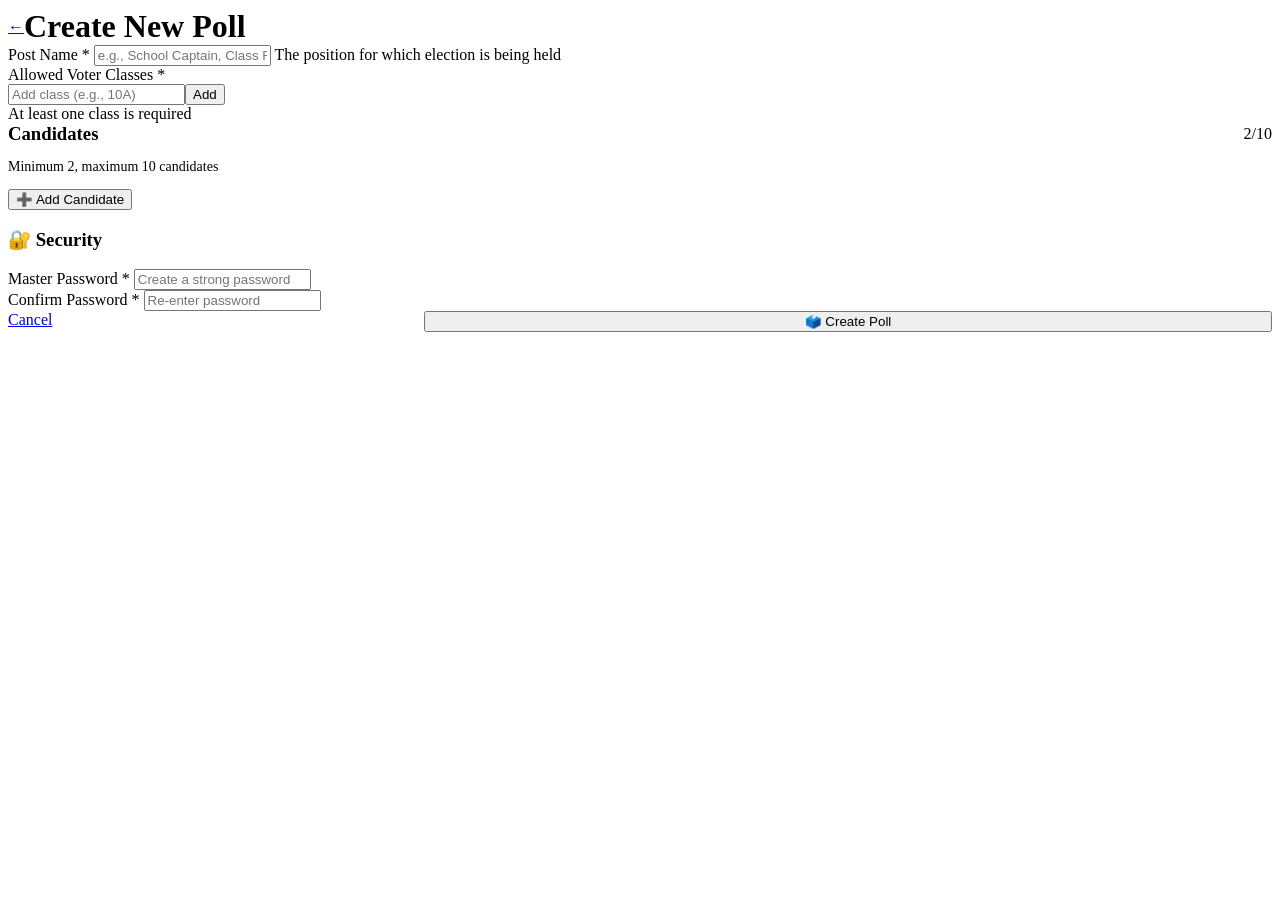
==== create.html @ eddc34a4 "Add files via upload" ====
<!DOCTYPE html>
<html lang="en" data-theme="light">
<head>
  <meta charset="UTF-8">
  <meta name="viewport" content="width=device-width, initial-scale=1.0, viewport-fit=cover">
  <meta name="theme-color" content="#6366f1">
  <title>Create Poll - Election Portal</title>
  <link rel="stylesheet" href="css/styles.css">
  <link rel="preconnect" href="https://fonts.googleapis.com">
  <link href="https://fonts.googleapis.com/css2?family=Inter:wght@400;500;600;700;800&display=swap" rel="stylesheet">
</head>
<body>
  <div class="app-container">
    <header style="display: flex; align-items: center; gap: var(--spacing-md); margin-bottom: var(--spacing-xl);">
      <a href="index.html" class="btn btn-outline btn-icon" title="Back">
        ←
      </a>
      <h1 style="margin: 0;">Create New Poll</h1>
    </header>

    <form id="create-poll-form" class="glass-panel" autocomplete="off">
      <!-- Post Name -->
      <div class="form-group">
        <label class="form-label" for="postName">
          Post Name <span style="color: var(--danger);">*</span>
        </label>
        <input type="text" id="postName" class="form-input" 
               placeholder="e.g., School Captain, Class Representative"
               required maxlength="100">
        <span class="form-hint">The position for which election is being held</span>
      </div>

      <!-- Allowed Classes -->
      <div class="form-group">
        <label class="form-label" for="allowedClasses">
          Allowed Voter Classes <span style="color: var(--danger);">*</span>
        </label>
        <div style="display: flex; gap: var(--spacing-sm);">
          <input type="text" id="newClass" class="form-input" 
                 placeholder="Add class (e.g., 10A)">
          <button type="button" class="btn btn-outline" onclick="addClass()">Add</button>
        </div>
        <div id="classes-tags" style="display: flex; flex-wrap: wrap; gap: var(--spacing-sm); margin-top: var(--spacing-sm);"></div>
        <input type="hidden" id="allowedClasses" required>
        <span class="form-hint">At least one class is required</span>
      </div>

      <!-- Candidates Section -->
      <div style="margin: var(--spacing-xl) 0;">
        <div style="display: flex; justify-content: space-between; align-items: center;">
          <h3 style="margin: 0;">Candidates</h3>
          <span class="badge badge-active" id="candidate-count">2/10</span>
        </div>
        <p style="color: var(--text-secondary); font-size: 0.875rem;">
          Minimum 2, maximum 10 candidates
        </p>
      </div>

      <div id="candidates-container"></div>

      <button type="button" id="add-candidate-btn" class="btn btn-outline btn-block" style="margin-bottom: var(--spacing-xl);">
        ➕ Add Candidate
      </button>

      <!-- Password Section -->
      <div style="border-top: 2px solid var(--border-color); padding-top: var(--spacing-xl);">
        <h3>🔐 Security</h3>
        <div class="form-group">
          <label class="form-label" for="masterPassword">
            Master Password <span style="color: var(--danger);">*</span>
          </label>
          <input type="password" id="masterPassword" class="form-input" 
                 placeholder="Create a strong password" required minlength="4">
        </div>
        <div class="form-group">
          <label class="form-label" for="confirmPassword">
            Confirm Password <span style="color: var(--danger);">*</span>
          </label>
          <input type="password" id="confirmPassword" class="form-input" 
                 placeholder="Re-enter password" required>
          <span class="form-hint" id="password-match" style="display: none;"></span>
        </div>
      </div>

      <!-- Action Buttons -->
      <div style="display: flex; gap: var(--spacing-md); margin-top: var(--spacing-xl);">
        <a href="index.html" class="btn btn-outline" style="flex: 1;">Cancel</a>
        <button type="submit" class="btn btn-primary btn-lg" style="flex: 2;">
          🗳️ Create Poll
        </button>
      </div>
    </form>
  </div>

  <script src="js/db.js"></script>
  <script src="js/crypto.js"></script>
  <script src="js/utils.js"></script>
  <script src="js/notifications.js"></script>
  <script src="js/theme.js"></script>
  <script>
    let candidateCount = 0;
    let classList = [];
    const MAX_CANDIDATES = 10;
    const MIN_CANDIDATES = 2;

    function addClass() {
      const input = document.getElementById('newClass');
      const className = input.value.trim().toUpperCase();
      
      if (!className) {
        notifications.warning('Please enter a class name');
        return;
      }
      
      if (classList.includes(className)) {
        notifications.warning('This class already exists');
        return;
      }
      
      classList.push(className);
      input.value = '';
      renderClassTags();
      input.focus();
    }

    function removeClass(className) {
      classList = classList.filter(c => c !== className);
      renderClassTags();
    }

    function renderClassTags() {
      const container = document.getElementById('classes-tags');
      container.innerHTML = classList.map(c => `
        <span style="display: inline-flex; align-items: center; gap: 4px; 
                     background: var(--primary); color: white; padding: 4px 12px; 
                     border-radius: var(--radius-full); font-size: 0.875rem;">
          ${c}
          <button type="button" onclick="removeClass('${c}')" 
                  style="background: none; border: none; color: white; cursor: pointer; padding: 0;">
            ✕
          </button>
        </span>
      `).join('');
      
      document.getElementById('allowedClasses').value = classList.join(',');
    }

    function addCandidate() {
      if (candidateCount >= MAX_CANDIDATES) {
        notifications.warning(`Maximum ${MAX_CANDIDATES} candidates allowed`);
        return;
      }
      
      candidateCount++;
      const container = document.getElementById('candidates-container');
      const candidateId = Utils.generateId();
      
      const card = document.createElement('div');
      card.className = 'card';
      card.id = `candidate-${candidateId}`;
      card.style.animation = 'slideUp 0.3s ease';
      
      card.innerHTML = `
        <div class="card-header">
          <h4>Candidate #${candidateCount}</h4>
          <button type="button" class="btn btn-danger btn-sm" 
                  onclick="removeCandidate('${candidateId}')">
            🗑️ Remove
          </button>
        </div>
        
        <div class="form-group">
          <label class="form-label">Name *</label>
          <input type="text" class="form-input candidate-name" 
                 placeholder="Enter full name" required maxlength="50">
        </div>
        
        <div class="form-group">
          <label class="form-label">Class *</label>
          <input type="text" class="form-input candidate-class" 
                 placeholder="e.g., 10A" required maxlength="10">
        </div>
        
        <div class="form-group">
          <label class="form-label">Photo *</label>
          <input type="file" class="form-input candidate-photo-input" 
                 accept="image/*" required>
          <div class="photo-preview" style="margin-top: var(--spacing-sm);"></div>
        </div>
      `;
      
      container.appendChild(card);
      
      // Add photo preview
      const photoInput = card.querySelector('.candidate-photo-input');
      photoInput.addEventListener('change', (e) => {
        const file = e.target.files[0];
        if (file) {
          const reader = new FileReader();
          reader.onload = (event) => {
            card.querySelector('.photo-preview').innerHTML = `
              <img src="${event.target.result}" 
                   style="width: 100px; height: 100px; border-radius: 50%; object-fit: cover; border: 3px solid var(--primary-light);">
            `;
          };
          reader.readAsDataURL(file);
        }
      });
      
      updateCandidateCount();
      
      // Scroll to new candidate
      card.scrollIntoView({ behavior: 'smooth', block: 'center' });
    }

    function removeCandidate(candidateId) {
      if (candidateCount <= MIN_CANDIDATES) {
        notifications.warning(`Minimum ${MIN_CANDIDATES} candidates required`);
        return;
      }
      
      const card = document.getElementById(`candidate-${candidateId}`);
      if (card) {
        card.style.animation = 'fadeOut 0.3s ease';
        setTimeout(() => {
          card.remove();
          candidateCount--;
          updateCandidateCount();
          renumberCandidates();
        }, 300);
      }
    }

    function renumberCandidates() {
      const cards = document.querySelectorAll('#candidates-container .card');
      cards.forEach((card, index) => {
        card.querySelector('h4').textContent = `Candidate #${index + 1}`;
      });
    }

    function updateCandidateCount() {
      document.getElementById('candidate-count').textContent = `${candidateCount}/${MAX_CANDIDATES}`;
      const addBtn = document.getElementById('add-candidate-btn');
      addBtn.disabled = candidateCount >= MAX_CANDIDATES;
    }

    // Live password matching
    document.getElementById('confirmPassword').addEventListener('input', function() {
      const password = document.getElementById('masterPassword').value;
      const matchHint = document.getElementById('password-match');
      
      if (this.value === '') {
        matchHint.style.display = 'none';
      } else if (this.value === password) {
        matchHint.style.display = 'block';
        matchHint.style.color = 'var(--success)';
        matchHint.textContent = '✓ Passwords match';
      } else {
        matchHint.style.display = 'block';
        matchHint.style.color = 'var(--danger)';
        matchHint.textContent = '✕ Passwords do not match';
      }
    });

    // Form submission
    document.getElementById('create-poll-form').addEventListener('submit', async (e) => {
      e.preventDefault();
      
      // Validate post name
      const postName = document.getElementById('postName').value.trim();
      if (!postName) {
        notifications.error('Please enter post name');
        return;
      }
      
      // Validate classes
      if (classList.length === 0) {
        notifications.error('Please add at least one class');
        return;
      }
      
      // Validate candidates
      const candidateCards = document.querySelectorAll('#candidates-container .card');
      if (candidateCards.length < MIN_CANDIDATES) {
        notifications.error(`Minimum ${MIN_CANDIDATES} candidates required`);
        return;
      }
      
      // Validate password
      const masterPassword = document.getElementById('masterPassword').value;
      const confirmPassword = document.getElementById('confirmPassword').value;
      
      if (masterPassword.length < 4) {
        notifications.error('Password must be at least 4 characters');
        return;
      }
      
      if (masterPassword !== confirmPassword) {
        notifications.error('Passwords do not match');
        return;
      }
      
      // Show loading state
      const submitBtn = e.target.querySelector('button[type="submit"]');
      const originalText = submitBtn.textContent;
      submitBtn.textContent = 'Creating...';
      submitBtn.disabled = true;
      
      try {
        // Collect candidates
        const candidates = [];
        
        for (const card of candidateCards) {
          const name = card.querySelector('.candidate-name').value.trim();
          const className = card.querySelector('.candidate-class').value.trim();
          const photoFile = card.querySelector('.candidate-photo-input').files[0];
          
          if (!name || !className || !photoFile) {
            notifications.error('All candidate fields are required');
            submitBtn.textContent = originalText;
            submitBtn.disabled = false;
            return;
          }
          
          const photoDataUrl = await Utils.compressImage(photoFile, 200, 200, 0.7);
          
          candidates.push({
            id: Utils.generateId(),
            name,
            class: className,
            photo: photoDataUrl,
            votes: 0
          });
        }
        
        // Hash password
        const passwordHash = await cryptoManager.hashPassword(masterPassword);
        
        // Create poll object
        const poll = {
          id: Utils.generateId(),
          postName,
          candidates,
          allowedClasses: classList,
          masterPasswordHash: passwordHash,
          status: 'pending',
          votedCombos: [],
          createdAt: Date.now(),
          startedAt: null,
          endedAt: null
        };
        
        // Save to database
        await db.savePoll(poll);
        
        notifications.success('Poll created successfully!');
        Utils.playSound('success');
        
        // Redirect after short delay
        setTimeout(() => {
          window.location.href = 'index.html';
        }, 500);
        
      } catch (error) {
        console.error('Error creating poll:', error);
        notifications.error('Failed to create poll');
        submitBtn.textContent = originalText;
        submitBtn.disabled = false;
      }
    });

    // Initialize with 2 candidates
    addCandidate();
    addCandidate();

    // Enter key to add class
    document.getElementById('newClass').addEventListener('keypress', (e) => {
      if (e.key === 'Enter') {
        e.preventDefault();
        addClass();
      }
    });
  </script>
</body>
</html>
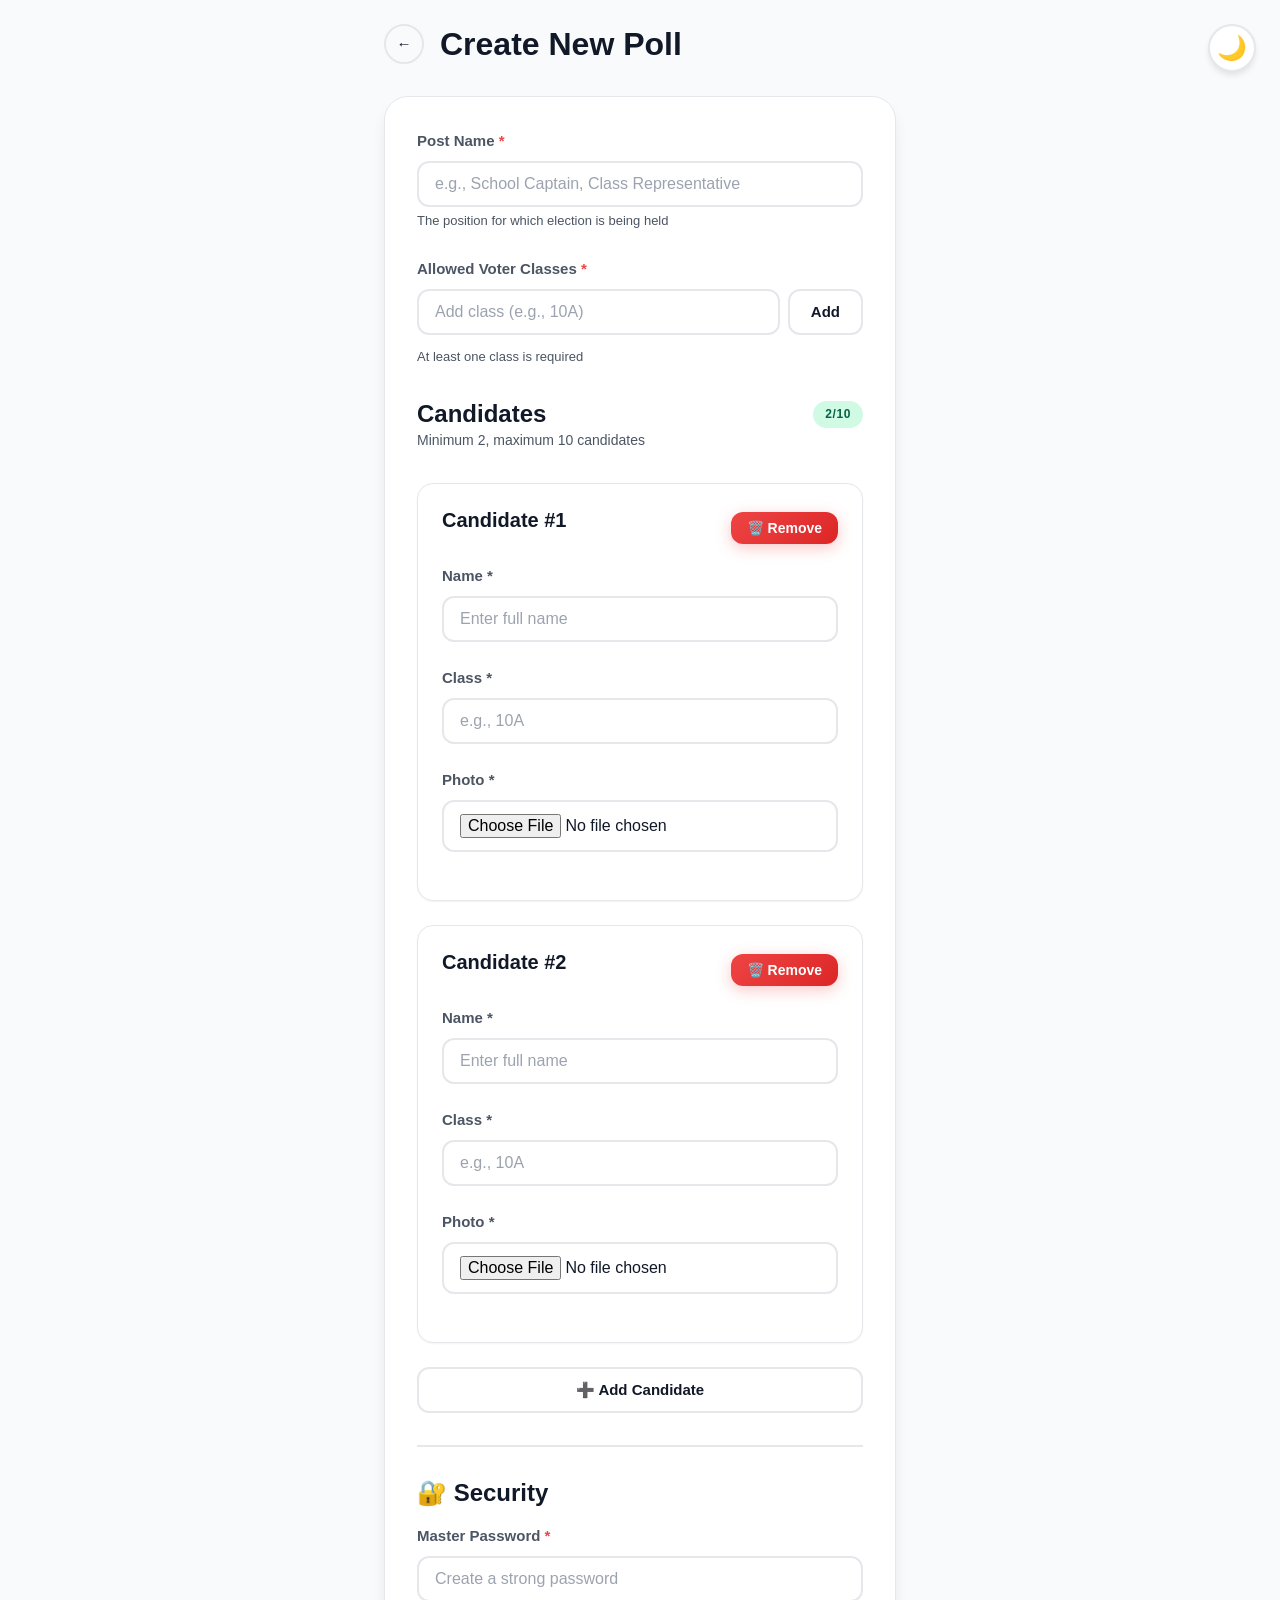
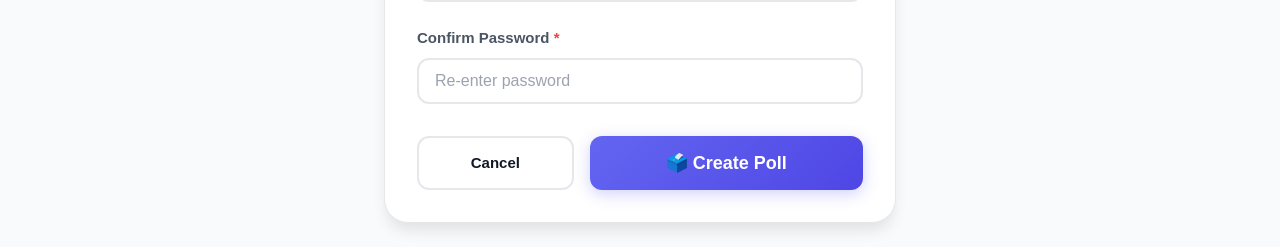
==== commit 23a95c13: "Update create.html" ====
--- a/create.html
+++ b/create.html
@@ -5,7 +5,7 @@
   <meta name="viewport" content="width=device-width, initial-scale=1.0, viewport-fit=cover">
   <meta name="theme-color" content="#6366f1">
   <title>Create Poll - Election Portal</title>
-  <link rel="stylesheet" href="css/styles.css">
+  <link rel="stylesheet" href="styles.css">
   <link rel="preconnect" href="https://fonts.googleapis.com">
   <link href="https://fonts.googleapis.com/css2?family=Inter:wght@400;500;600;700;800&display=swap" rel="stylesheet">
 </head>
@@ -92,11 +92,11 @@
     </form>
   </div>
 
-  <script src="js/db.js"></script>
-  <script src="js/crypto.js"></script>
-  <script src="js/utils.js"></script>
-  <script src="js/notifications.js"></script>
-  <script src="js/theme.js"></script>
+  <script src="db.js"></script>
+  <script src="crypto.js"></script>
+  <script src="utils.js"></script>
+  <script src="notifications.js"></script>
+  <script src="theme.js"></script>
   <script>
     let candidateCount = 0;
     let classList = [];
@@ -383,4 +383,4 @@
   </script>
 </body>
 </html>
-  +  
--- a/styles.css
+++ b/styles.css
@@ -0,0 +1,688 @@
+/* ===== CSS Custom Properties ===== */
+:root {
+  /* Colors */
+  --primary: #6366f1;
+  --primary-light: #818cf8;
+  --primary-dark: #4f46e5;
+  --secondary: #ec4899;
+  --success: #10b981;
+  --danger: #ef4444;
+  --warning: #f59e0b;
+  --info: #3b82f6;
+  
+  /* Neutrals */
+  --gray-50: #f9fafb;
+  --gray-100: #f3f4f6;
+  --gray-200: #e5e7eb;
+  --gray-300: #d1d5db;
+  --gray-400: #9ca3af;
+  --gray-500: #6b7280;
+  --gray-600: #4b5563;
+  --gray-700: #374151;
+  --gray-800: #1f2937;
+  --gray-900: #111827;
+  
+  /* Theme */
+  --bg-primary: var(--gray-50);
+  --bg-secondary: #ffffff;
+  --bg-tertiary: var(--gray-100);
+  --text-primary: var(--gray-900);
+  --text-secondary: var(--gray-600);
+  --border-color: var(--gray-200);
+  --shadow-sm: 0 1px 2px rgba(0,0,0,0.05);
+  --shadow-md: 0 4px 6px -1px rgba(0,0,0,0.1);
+  --shadow-lg: 0 10px 15px -3px rgba(0,0,0,0.1);
+  --shadow-xl: 0 20px 25px -5px rgba(0,0,0,0.1);
+  
+  /* Spacing */
+  --spacing-xs: 0.25rem;
+  --spacing-sm: 0.5rem;
+  --spacing-md: 1rem;
+  --spacing-lg: 1.5rem;
+  --spacing-xl: 2rem;
+  
+  /* Border Radius */
+  --radius-sm: 0.375rem;
+  --radius-md: 0.5rem;
+  --radius-lg: 0.75rem;
+  --radius-xl: 1rem;
+  --radius-2xl: 1.5rem;
+  --radius-full: 9999px;
+  
+  /* Transitions */
+  --transition-fast: 150ms cubic-bezier(0.4, 0, 0.2, 1);
+  --transition-base: 300ms cubic-bezier(0.4, 0, 0.2, 1);
+  --transition-slow: 500ms cubic-bezier(0.4, 0, 0.2, 1);
+}
+
+/* Dark Theme */
+[data-theme="dark"] {
+  --bg-primary: var(--gray-900);
+  --bg-secondary: var(--gray-800);
+  --bg-tertiary: var(--gray-700);
+  --text-primary: var(--gray-50);
+  --text-secondary: var(--gray-300);
+  --border-color: var(--gray-600);
+  --shadow-sm: 0 1px 2px rgba(0,0,0,0.3);
+  --shadow-md: 0 4px 6px rgba(0,0,0,0.4);
+  --shadow-lg: 0 10px 15px rgba(0,0,0,0.5);
+  --shadow-xl: 0 20px 25px rgba(0,0,0,0.6);
+}
+
+/* ===== Reset & Base ===== */
+*,
+*::before,
+*::after {
+  margin: 0;
+  padding: 0;
+  box-sizing: border-box;
+}
+
+html {
+  font-size: 16px;
+  -webkit-text-size-adjust: 100%;
+}
+
+body {
+  font-family: 'Inter', -apple-system, BlinkMacSystemFont, 'Segoe UI', Roboto, sans-serif;
+  background: var(--bg-primary);
+  color: var(--text-primary);
+  line-height: 1.6;
+  min-height: 100vh;
+  transition: background var(--transition-base), color var(--transition-base);
+  overflow-x: hidden;
+}
+
+/* ===== Scrollbar Styling ===== */
+::-webkit-scrollbar {
+  width: 8px;
+}
+
+::-webkit-scrollbar-track {
+  background: var(--bg-tertiary);
+}
+
+::-webkit-scrollbar-thumb {
+  background: var(--primary-light);
+  border-radius: var(--radius-full);
+}
+
+::-webkit-scrollbar-thumb:hover {
+  background: var(--primary);
+}
+
+/* ===== Typography ===== */
+h1, h2, h3, h4, h5, h6 {
+  font-weight: 700;
+  line-height: 1.2;
+  margin-bottom: var(--spacing-md);
+}
+
+h1 { font-size: 2rem; }
+h2 { font-size: 1.75rem; }
+h3 { font-size: 1.5rem; }
+h4 { font-size: 1.25rem; }
+
+p {
+  margin-bottom: var(--spacing-md);
+}
+
+/* ===== Layout ===== */
+.app-container {
+  max-width: 560px;
+  margin: 0 auto;
+  padding: var(--spacing-lg);
+  min-height: 100vh;
+}
+
+.glass-panel {
+  background: var(--bg-secondary);
+  backdrop-filter: blur(20px);
+  border: 1px solid var(--border-color);
+  border-radius: var(--radius-2xl);
+  padding: var(--spacing-xl);
+  box-shadow: var(--shadow-lg);
+}
+
+/* ===== Theme Toggle ===== */
+.theme-toggle {
+  position: fixed;
+  top: var(--spacing-lg);
+  right: var(--spacing-lg);
+  z-index: 1000;
+  background: var(--bg-secondary);
+  border: 2px solid var(--border-color);
+  border-radius: var(--radius-full);
+  width: 48px;
+  height: 48px;
+  cursor: pointer;
+  display: flex;
+  align-items: center;
+  justify-content: center;
+  font-size: 1.5rem;
+  box-shadow: var(--shadow-md);
+  transition: all var(--transition-fast);
+}
+
+.theme-toggle:hover {
+  transform: scale(1.1) rotate(15deg);
+  box-shadow: var(--shadow-lg);
+}
+
+.theme-toggle:active {
+  transform: scale(0.95);
+}
+
+/* ===== Buttons ===== */
+.btn {
+  display: inline-flex;
+  align-items: center;
+  justify-content: center;
+  gap: var(--spacing-sm);
+  padding: 0.75rem 1.5rem;
+  border: none;
+  border-radius: var(--radius-lg);
+  font-weight: 600;
+  font-size: 0.9375rem;
+  cursor: pointer;
+  transition: all var(--transition-fast);
+  text-decoration: none;
+  position: relative;
+  overflow: hidden;
+  white-space: nowrap;
+}
+
+.btn::after {
+  content: '';
+  position: absolute;
+  inset: 0;
+  background: rgba(255,255,255,0.1);
+  opacity: 0;
+  transition: opacity var(--transition-fast);
+}
+
+.btn:hover::after {
+  opacity: 1;
+}
+
+.btn:active {
+  transform: scale(0.97);
+}
+
+.btn:disabled {
+  opacity: 0.5;
+  cursor: not-allowed;
+  pointer-events: none;
+}
+
+.btn-primary {
+  background: linear-gradient(135deg, var(--primary), var(--primary-dark));
+  color: white;
+  box-shadow: 0 4px 15px rgba(99, 102, 241, 0.3);
+}
+
+.btn-primary:hover {
+  box-shadow: 0 6px 20px rgba(99, 102, 241, 0.4);
+  transform: translateY(-2px);
+}
+
+.btn-success {
+  background: linear-gradient(135deg, var(--success), #059669);
+  color: white;
+  box-shadow: 0 4px 15px rgba(16, 185, 129, 0.3);
+}
+
+.btn-success:hover {
+  box-shadow: 0 6px 20px rgba(16, 185, 129, 0.4);
+}
+
+.btn-danger {
+  background: linear-gradient(135deg, var(--danger), #dc2626);
+  color: white;
+  box-shadow: 0 4px 15px rgba(239, 68, 68, 0.3);
+}
+
+.btn-outline {
+  background: transparent;
+  border: 2px solid var(--border-color);
+  color: var(--text-primary);
+}
+
+.btn-outline:hover {
+  background: var(--bg-tertiary);
+  border-color: var(--primary);
+  color: var(--primary);
+}
+
+.btn-lg {
+  padding: 1rem 2rem;
+  font-size: 1.125rem;
+}
+
+.btn-sm {
+  padding: 0.5rem 1rem;
+  font-size: 0.875rem;
+}
+
+.btn-block {
+  display: flex;
+  width: 100%;
+}
+
+.btn-icon {
+  width: 40px;
+  height: 40px;
+  padding: 0;
+  border-radius: var(--radius-full);
+}
+
+/* ===== Forms ===== */
+.form-group {
+  margin-bottom: var(--spacing-lg);
+}
+
+.form-label {
+  display: block;
+  font-weight: 600;
+  margin-bottom: var(--spacing-sm);
+  color: var(--text-secondary);
+  font-size: 0.9375rem;
+}
+
+.form-input,
+.form-select,
+.form-textarea {
+  width: 100%;
+  padding: 0.75rem 1rem;
+  border: 2px solid var(--border-color);
+  border-radius: var(--radius-lg);
+  background: var(--bg-secondary);
+  color: var(--text-primary);
+  font-size: 1rem;
+  transition: all var(--transition-fast);
+  font-family: inherit;
+}
+
+.form-input:focus,
+.form-select:focus,
+.form-textarea:focus {
+  outline: none;
+  border-color: var(--primary);
+  box-shadow: 0 0 0 4px rgba(99, 102, 241, 0.1);
+}
+
+.form-input::placeholder {
+  color: var(--gray-400);
+}
+
+.form-hint {
+  font-size: 0.8125rem;
+  color: var(--text-secondary);
+  margin-top: var(--spacing-xs);
+}
+
+.form-error {
+  border-color: var(--danger) !important;
+  box-shadow: 0 0 0 4px rgba(239, 68, 68, 0.1) !important;
+}
+
+/* ===== Cards ===== */
+.card {
+  background: var(--bg-secondary);
+  border: 1px solid var(--border-color);
+  border-radius: var(--radius-xl);
+  padding: var(--spacing-lg);
+  margin-bottom: var(--spacing-lg);
+  box-shadow: var(--shadow-sm);
+  transition: all var(--transition-fast);
+}
+
+.card:hover {
+  box-shadow: var(--shadow-md);
+  transform: translateY(-2px);
+}
+
+.card-header {
+  display: flex;
+  justify-content: space-between;
+  align-items: center;
+  margin-bottom: var(--spacing-md);
+}
+
+/* ===== Badges ===== */
+.badge {
+  display: inline-flex;
+  align-items: center;
+  padding: 0.25rem 0.75rem;
+  border-radius: var(--radius-full);
+  font-size: 0.75rem;
+  font-weight: 700;
+  text-transform: uppercase;
+  letter-spacing: 0.05em;
+}
+
+.badge-pending {
+  background: #fef3c7;
+  color: #92400e;
+}
+
+.badge-active {
+  background: #d1fae5;
+  color: #065f46;
+  animation: pulse 2s infinite;
+}
+
+.badge-ended {
+  background: #e5e7eb;
+  color: #374151;
+}
+
+@keyframes pulse {
+  0%, 100% { opacity: 1; }
+  50% { opacity: 0.7; }
+}
+
+/* ===== Modals ===== */
+.modal-overlay {
+  position: fixed;
+  inset: 0;
+  background: rgba(0, 0, 0, 0.7);
+  backdrop-filter: blur(8px);
+  display: none;
+  align-items: center;
+  justify-content: center;
+  z-index: 2000;
+  animation: fadeIn 0.2s ease;
+}
+
+.modal-overlay.active {
+  display: flex;
+}
+
+.modal-dialog {
+  background: var(--bg-secondary);
+  border-radius: var(--radius-2xl);
+  padding: var(--spacing-xl);
+  max-width: 90vw;
+  width: 440px;
+  max-height: 90vh;
+  overflow-y: auto;
+  box-shadow: var(--shadow-xl);
+  animation: slideUp 0.3s cubic-bezier(0.4, 0, 0.2, 1);
+  position: relative;
+}
+
+.modal-header {
+  display: flex;
+  justify-content: space-between;
+  align-items: center;
+  margin-bottom: var(--spacing-lg);
+}
+
+.modal-close {
+  background: none;
+  border: none;
+  font-size: 1.5rem;
+  cursor: pointer;
+  color: var(--text-secondary);
+  width: 32px;
+  height: 32px;
+  border-radius: var(--radius-full);
+  display: flex;
+  align-items: center;
+  justify-content: center;
+  transition: all var(--transition-fast);
+}
+
+.modal-close:hover {
+  background: var(--bg-tertiary);
+  color: var(--text-primary);
+}
+
+/* ===== Animations ===== */
+@keyframes fadeIn {
+  from { opacity: 0; }
+  to { opacity: 1; }
+}
+
+@keyframes slideUp {
+  from {
+    opacity: 0;
+    transform: translateY(30px) scale(0.95);
+  }
+  to {
+    opacity: 1;
+    transform: translateY(0) scale(1);
+  }
+}
+
+@keyframes slideInRight {
+  from {
+    opacity: 0;
+    transform: translateX(50px);
+  }
+  to {
+    opacity: 1;
+    transform: translateX(0);
+  }
+}
+
+@keyframes bounceIn {
+  0% { transform: scale(0); }
+  50% { transform: scale(1.2); }
+  100% { transform: scale(1); }
+}
+
+@keyframes confetti {
+  0% { transform: translateY(0) rotate(0deg); opacity: 1; }
+  100% { transform: translateY(-100px) rotate(720deg); opacity: 0; }
+}
+
+/* ===== Toast Notifications ===== */
+.toast-container {
+  position: fixed;
+  top: var(--spacing-lg);
+  right: var(--spacing-lg);
+  z-index: 3000;
+  display: flex;
+  flex-direction: column;
+  gap: var(--spacing-sm);
+}
+
+.toast {
+  background: var(--bg-secondary);
+  border: 1px solid var(--border-color);
+  border-radius: var(--radius-lg);
+  padding: var(--spacing-md) var(--spacing-lg);
+  box-shadow: var(--shadow-lg);
+  animation: slideInRight 0.3s ease;
+  display: flex;
+  align-items: center;
+  gap: var(--spacing-sm);
+  min-width: 300px;
+  backdrop-filter: blur(10px);
+}
+
+.toast-success {
+  border-left: 4px solid var(--success);
+}
+
+.toast-error {
+  border-left: 4px solid var(--danger);
+}
+
+.toast-warning {
+  border-left: 4px solid var(--warning);
+}
+
+.toast-info {
+  border-left: 4px solid var(--info);
+}
+
+/* ===== Skeleton Loading ===== */
+.skeleton {
+  background: linear-gradient(90deg, var(--bg-tertiary) 25%, var(--bg-secondary) 50%, var(--bg-tertiary) 75%);
+  background-size: 200% 100%;
+  animation: shimmer 1.5s infinite;
+  border-radius: var(--radius-md);
+}
+
+@keyframes shimmer {
+  0% { background-position: 200% 0; }
+  100% { background-position: -200% 0; }
+}
+
+/* ===== Progress Bar ===== */
+.progress-bar {
+  width: 100%;
+  height: 8px;
+  background: var(--bg-tertiary);
+  border-radius: var(--radius-full);
+  overflow: hidden;
+}
+
+.progress-fill {
+  height: 100%;
+  background: linear-gradient(90deg, var(--primary), var(--secondary));
+  border-radius: var(--radius-full);
+  transition: width var(--transition-slow);
+}
+
+/* ===== Vote Counter Animation ===== */
+.vote-counter {
+  font-size: 2rem;
+  font-weight: 800;
+  background: linear-gradient(135deg, var(--primary), var(--secondary));
+  -webkit-background-clip: text;
+  -webkit-text-fill-color: transparent;
+  background-clip: text;
+}
+
+.counter-animate {
+  animation: countUp 0.5s ease;
+}
+
+@keyframes countUp {
+  from { transform: scale(1.5); opacity: 0; }
+  to { transform: scale(1); opacity: 1; }
+}
+
+/* ===== Candidate Card in Voting ===== */
+.candidate-vote-card {
+  display: grid;
+  grid-template-columns: 80px 1fr auto;
+  align-items: center;
+  gap: var(--spacing-md);
+  padding: var(--spacing-lg);
+  background: var(--bg-secondary);
+  border: 2px solid var(--border-color);
+  border-radius: var(--radius-xl);
+  margin-bottom: var(--spacing-md);
+  cursor: pointer;
+  transition: all var(--transition-fast);
+}
+
+.candidate-vote-card:hover {
+  border-color: var(--primary);
+  box-shadow: var(--shadow-md);
+  transform: translateX(4px);
+}
+
+.candidate-vote-card.selected {
+  border-color: var(--primary);
+  background: rgba(99, 102, 241, 0.05);
+  box-shadow: 0 0 0 4px rgba(99, 102, 241, 0.1);
+}
+
+.candidate-photo {
+  width: 80px;
+  height: 80px;
+  border-radius: 50%;
+  object-fit: cover;
+  border: 3px solid var(--primary-light);
+}
+
+.candidate-details h3 {
+  margin-bottom: var(--spacing-xs);
+}
+
+/* ===== Winner Celebration ===== */
+.winner-section {
+  background: linear-gradient(135deg, #fbbf24, #f59e0b, #ef4444);
+  border-radius: var(--radius-2xl);
+  padding: var(--spacing-xl);
+  color: white;
+  text-align: center;
+  position: relative;
+  overflow: hidden;
+  margin-bottom: var(--spacing-xl);
+}
+
+.winner-section::before {
+  content: '🎉';
+  position: absolute;
+  font-size: 4rem;
+  animation: confetti 2s ease infinite;
+  opacity: 0.3;
+}
+
+.winner-photo {
+  width: 120px;
+  height: 120px;
+  border-radius: 50%;
+  border: 4px solid white;
+  box-shadow: var(--shadow-lg);
+  margin: var(--spacing-md) auto;
+}
+
+/* ===== Responsive ===== */
+@media (max-width: 640px) {
+  .app-container {
+    padding: var(--spacing-md);
+  }
+  
+  .modal-dialog {
+    width: 95vw;
+    padding: var(--spacing-lg);
+  }
+  
+  h1 { font-size: 1.5rem; }
+  h2 { font-size: 1.25rem; }
+}
+
+/* ===== Print Styles ===== */
+@media print {
+  .theme-toggle,
+  .btn,
+  .modal-overlay,
+  .toast-container {
+    display: none !important;
+  }
+  
+  body {
+    background: white;
+    color: black;
+  }
+  
+  .app-container {
+    max-width: 100%;
+  }
+}
+
+/* ===== Accessibility ===== */
+.sr-only {
+  position: absolute;
+  width: 1px;
+  height: 1px;
+  padding: 0;
+  margin: -1px;
+  overflow: hidden;
+  clip: rect(0,0,0,0);
+  border: 0;
+}
+
+:focus-visible {
+  outline: 3px solid var(--primary);
+  outline-offset: 2px;
+}
+
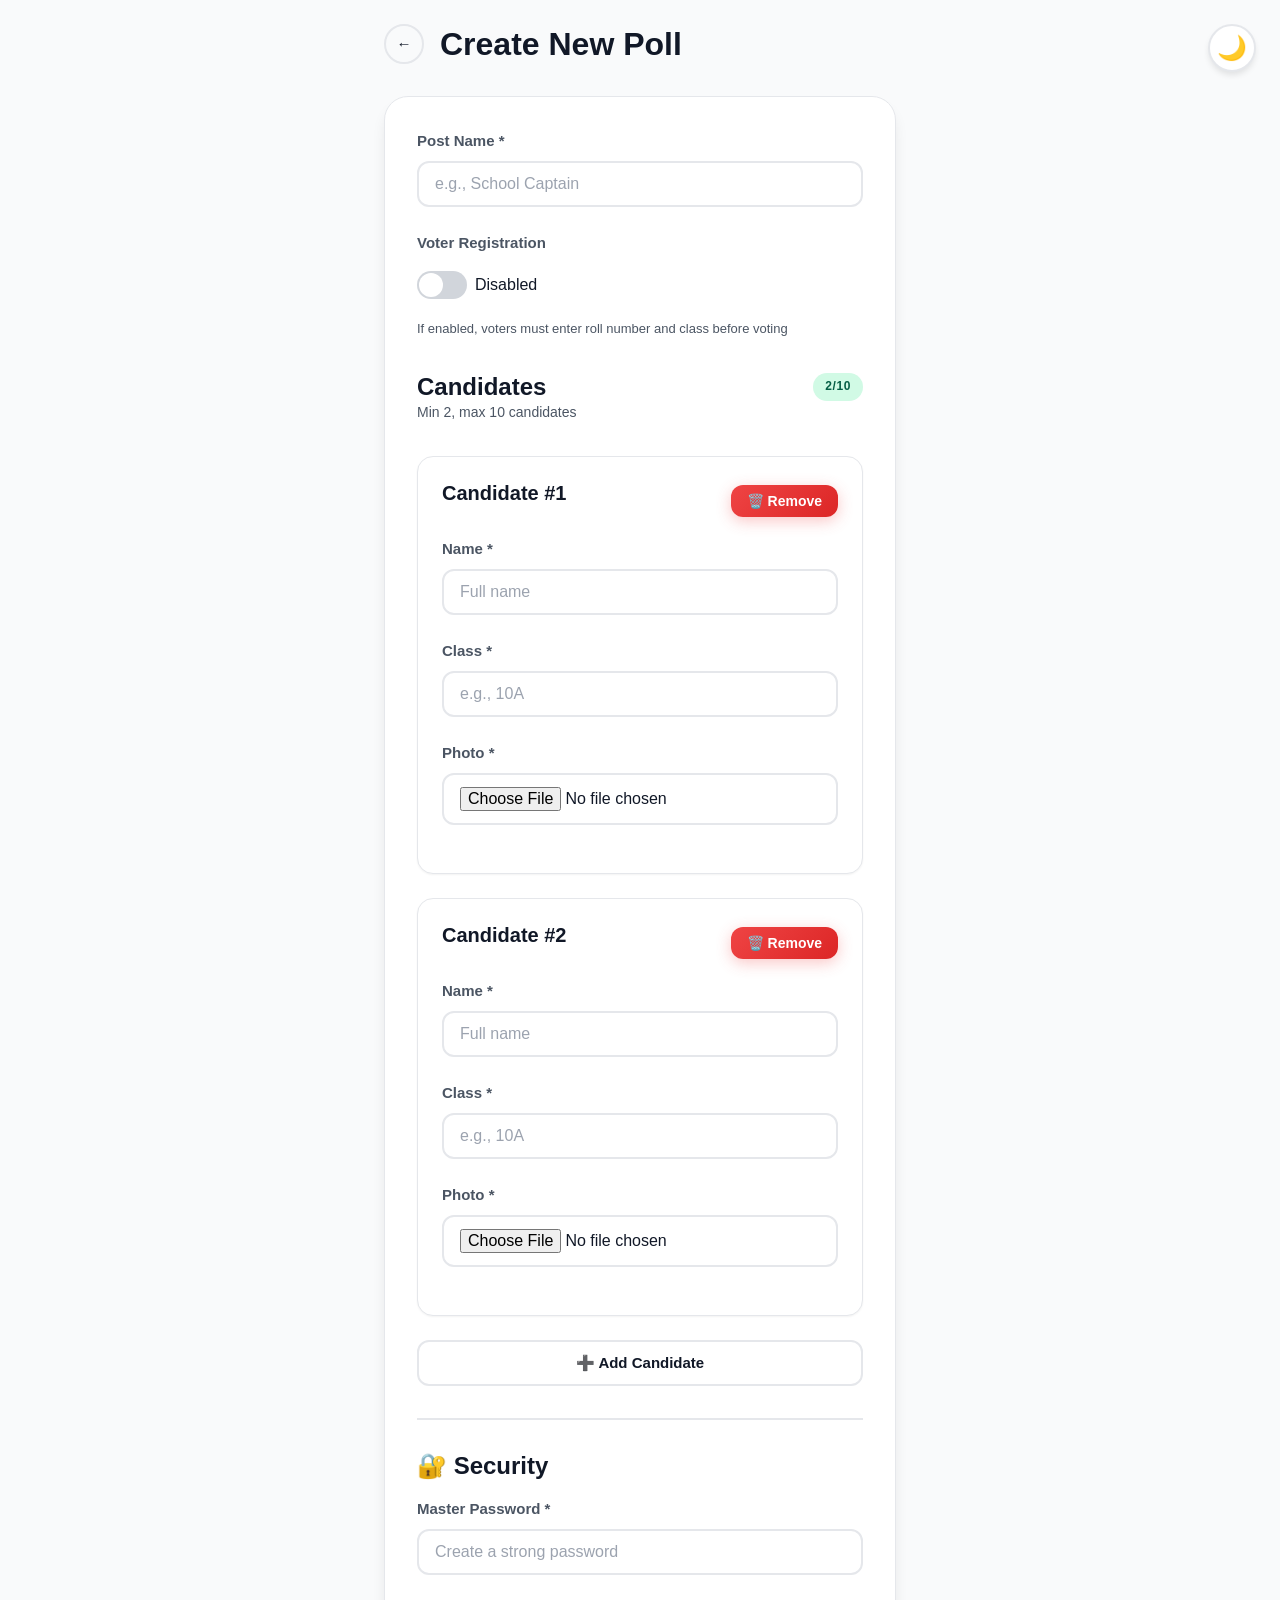
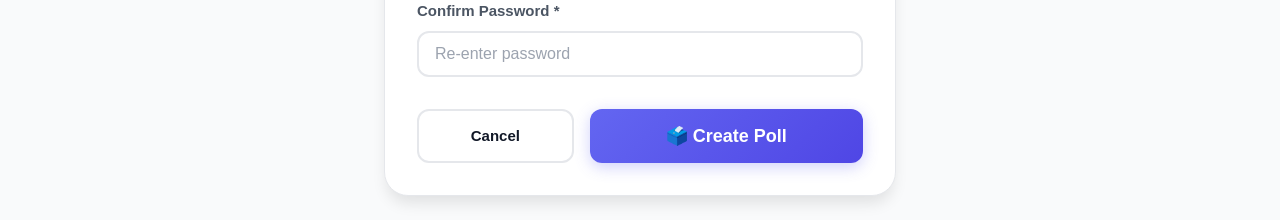
==== commit 10690263: "Update create.html" ====
--- a/create.html
+++ b/create.html
@@ -8,86 +8,118 @@
   <link rel="stylesheet" href="styles.css">
   <link rel="preconnect" href="https://fonts.googleapis.com">
   <link href="https://fonts.googleapis.com/css2?family=Inter:wght@400;500;600;700;800&display=swap" rel="stylesheet">
+  <style>
+    .class-input-group {
+      display: flex;
+      gap: var(--spacing-sm);
+      align-items: center;
+    }
+    .class-input-group input {
+      flex: 1;
+      min-width: 200px;
+    }
+    .toggle-container {
+      display: flex;
+      align-items: center;
+      gap: var(--spacing-sm);
+      margin: var(--spacing-md) 0;
+    }
+    .toggle-switch {
+      position: relative;
+      width: 50px;
+      height: 28px;
+      background: var(--gray-300);
+      border-radius: 14px;
+      cursor: pointer;
+      transition: background var(--transition-fast);
+    }
+    .toggle-switch.active {
+      background: var(--primary);
+    }
+    .toggle-switch::after {
+      content: '';
+      position: absolute;
+      width: 24px;
+      height: 24px;
+      background: white;
+      border-radius: 50%;
+      top: 2px;
+      left: 2px;
+      transition: transform var(--transition-fast);
+    }
+    .toggle-switch.active::after {
+      transform: translateX(22px);
+    }
+  </style>
 </head>
 <body>
   <div class="app-container">
     <header style="display: flex; align-items: center; gap: var(--spacing-md); margin-bottom: var(--spacing-xl);">
-      <a href="index.html" class="btn btn-outline btn-icon" title="Back">
-        ←
-      </a>
+      <a href="index.html" class="btn btn-outline btn-icon">←</a>
       <h1 style="margin: 0;">Create New Poll</h1>
     </header>
 
     <form id="create-poll-form" class="glass-panel" autocomplete="off">
       <!-- Post Name -->
       <div class="form-group">
-        <label class="form-label" for="postName">
-          Post Name <span style="color: var(--danger);">*</span>
-        </label>
-        <input type="text" id="postName" class="form-input" 
-               placeholder="e.g., School Captain, Class Representative"
-               required maxlength="100">
-        <span class="form-hint">The position for which election is being held</span>
-      </div>
-
-      <!-- Allowed Classes -->
+        <label class="form-label" for="postName">Post Name *</label>
+        <input type="text" id="postName" class="form-input" placeholder="e.g., School Captain" required maxlength="100">
+      </div>
+
+      <!-- Voter Registration Toggle -->
       <div class="form-group">
-        <label class="form-label" for="allowedClasses">
-          Allowed Voter Classes <span style="color: var(--danger);">*</span>
-        </label>
-        <div style="display: flex; gap: var(--spacing-sm);">
-          <input type="text" id="newClass" class="form-input" 
-                 placeholder="Add class (e.g., 10A)">
-          <button type="button" class="btn btn-outline" onclick="addClass()">Add</button>
-        </div>
-        <div id="classes-tags" style="display: flex; flex-wrap: wrap; gap: var(--spacing-sm); margin-top: var(--spacing-sm);"></div>
-        <input type="hidden" id="allowedClasses" required>
-        <span class="form-hint">At least one class is required</span>
+        <label class="form-label">Voter Registration</label>
+        <div class="toggle-container">
+          <div id="registration-toggle" class="toggle-switch" onclick="toggleRegistration()"></div>
+          <span id="registration-label">Disabled</span>
+        </div>
+        <span class="form-hint">If enabled, voters must enter roll number and class before voting</span>
+      </div>
+
+      <!-- Allowed Classes (only if registration enabled) -->
+      <div id="classes-section" style="display: none;">
+        <div class="form-group">
+          <label class="form-label" for="newClass">Allowed Voter Classes *</label>
+          <div class="class-input-group">
+            <input type="text" id="newClass" class="form-input" placeholder="e.g., 10A, 10B" style="flex:1;">
+            <button type="button" class="btn btn-outline" onclick="addClass()">Add</button>
+          </div>
+          <div id="classes-tags" style="display: flex; flex-wrap: wrap; gap: var(--spacing-sm); margin-top: var(--spacing-sm);"></div>
+          <input type="hidden" id="allowedClasses">
+          <span class="form-hint">At least one class is required when registration is enabled</span>
+        </div>
       </div>
 
       <!-- Candidates Section -->
       <div style="margin: var(--spacing-xl) 0;">
         <div style="display: flex; justify-content: space-between; align-items: center;">
-          <h3 style="margin: 0;">Candidates</h3>
+          <h3 style="margin:0;">Candidates</h3>
           <span class="badge badge-active" id="candidate-count">2/10</span>
         </div>
-        <p style="color: var(--text-secondary); font-size: 0.875rem;">
-          Minimum 2, maximum 10 candidates
-        </p>
+        <p style="color: var(--text-secondary); font-size: 0.875rem;">Min 2, max 10 candidates</p>
       </div>
 
       <div id="candidates-container"></div>
 
-      <button type="button" id="add-candidate-btn" class="btn btn-outline btn-block" style="margin-bottom: var(--spacing-xl);">
-        ➕ Add Candidate
-      </button>
-
-      <!-- Password Section -->
+      <button type="button" id="add-candidate-btn" class="btn btn-outline btn-block" style="margin-bottom: var(--spacing-xl);">➕ Add Candidate</button>
+
+      <!-- Password -->
       <div style="border-top: 2px solid var(--border-color); padding-top: var(--spacing-xl);">
         <h3>🔐 Security</h3>
         <div class="form-group">
-          <label class="form-label" for="masterPassword">
-            Master Password <span style="color: var(--danger);">*</span>
-          </label>
-          <input type="password" id="masterPassword" class="form-input" 
-                 placeholder="Create a strong password" required minlength="4">
-        </div>
-        <div class="form-group">
-          <label class="form-label" for="confirmPassword">
-            Confirm Password <span style="color: var(--danger);">*</span>
-          </label>
-          <input type="password" id="confirmPassword" class="form-input" 
-                 placeholder="Re-enter password" required>
-          <span class="form-hint" id="password-match" style="display: none;"></span>
-        </div>
-      </div>
-
-      <!-- Action Buttons -->
+          <label class="form-label" for="masterPassword">Master Password *</label>
+          <input type="password" id="masterPassword" class="form-input" placeholder="Create a strong password" required minlength="4">
+        </div>
+        <div class="form-group">
+          <label class="form-label" for="confirmPassword">Confirm Password *</label>
+          <input type="password" id="confirmPassword" class="form-input" placeholder="Re-enter password" required>
+          <span class="form-hint" id="password-match" style="display:none;"></span>
+        </div>
+      </div>
+
       <div style="display: flex; gap: var(--spacing-md); margin-top: var(--spacing-xl);">
-        <a href="index.html" class="btn btn-outline" style="flex: 1;">Cancel</a>
-        <button type="submit" class="btn btn-primary btn-lg" style="flex: 2;">
-          🗳️ Create Poll
-        </button>
+        <a href="index.html" class="btn btn-outline" style="flex:1;">Cancel</a>
+        <button type="submit" class="btn btn-primary btn-lg" style="flex:2;">🗳️ Create Poll</button>
       </div>
     </form>
   </div>
@@ -100,23 +132,34 @@
   <script>
     let candidateCount = 0;
     let classList = [];
+    let registrationEnabled = false;
     const MAX_CANDIDATES = 10;
     const MIN_CANDIDATES = 2;
+
+    function toggleRegistration() {
+      registrationEnabled = !registrationEnabled;
+      const toggle = document.getElementById('registration-toggle');
+      const label = document.getElementById('registration-label');
+      const section = document.getElementById('classes-section');
+      if (registrationEnabled) {
+        toggle.classList.add('active');
+        label.textContent = 'Enabled';
+        section.style.display = 'block';
+      } else {
+        toggle.classList.remove('active');
+        label.textContent = 'Disabled';
+        section.style.display = 'none';
+        // Clear classes if disabled
+        classList = [];
+        renderClassTags();
+      }
+    }
 
     function addClass() {
       const input = document.getElementById('newClass');
       const className = input.value.trim().toUpperCase();
-      
-      if (!className) {
-        notifications.warning('Please enter a class name');
-        return;
-      }
-      
-      if (classList.includes(className)) {
-        notifications.warning('This class already exists');
-        return;
-      }
-      
+      if (!className) { notifications.warning('Enter class name'); return; }
+      if (classList.includes(className)) { notifications.warning('Already exists'); return; }
       classList.push(className);
       input.value = '';
       renderClassTags();
@@ -131,94 +174,60 @@
     function renderClassTags() {
       const container = document.getElementById('classes-tags');
       container.innerHTML = classList.map(c => `
-        <span style="display: inline-flex; align-items: center; gap: 4px; 
-                     background: var(--primary); color: white; padding: 4px 12px; 
-                     border-radius: var(--radius-full); font-size: 0.875rem;">
+        <span style="display:inline-flex; align-items:center; gap:4px; background:var(--primary); color:white; padding:4px 12px; border-radius:var(--radius-full); font-size:0.875rem;">
           ${c}
-          <button type="button" onclick="removeClass('${c}')" 
-                  style="background: none; border: none; color: white; cursor: pointer; padding: 0;">
-            ✕
-          </button>
+          <button type="button" onclick="removeClass('${c}')" style="background:none; border:none; color:white; cursor:pointer; padding:0;">✕</button>
         </span>
       `).join('');
-      
       document.getElementById('allowedClasses').value = classList.join(',');
     }
 
     function addCandidate() {
-      if (candidateCount >= MAX_CANDIDATES) {
-        notifications.warning(`Maximum ${MAX_CANDIDATES} candidates allowed`);
-        return;
-      }
-      
+      if (candidateCount >= MAX_CANDIDATES) { notifications.warning(`Max ${MAX_CANDIDATES}`); return; }
       candidateCount++;
       const container = document.getElementById('candidates-container');
       const candidateId = Utils.generateId();
-      
       const card = document.createElement('div');
       card.className = 'card';
       card.id = `candidate-${candidateId}`;
       card.style.animation = 'slideUp 0.3s ease';
-      
       card.innerHTML = `
         <div class="card-header">
           <h4>Candidate #${candidateCount}</h4>
-          <button type="button" class="btn btn-danger btn-sm" 
-                  onclick="removeCandidate('${candidateId}')">
-            🗑️ Remove
-          </button>
-        </div>
-        
+          <button type="button" class="btn btn-danger btn-sm" onclick="removeCandidate('${candidateId}')">🗑️ Remove</button>
+        </div>
         <div class="form-group">
           <label class="form-label">Name *</label>
-          <input type="text" class="form-input candidate-name" 
-                 placeholder="Enter full name" required maxlength="50">
-        </div>
-        
+          <input type="text" class="form-input candidate-name" placeholder="Full name" required maxlength="50">
+        </div>
         <div class="form-group">
           <label class="form-label">Class *</label>
-          <input type="text" class="form-input candidate-class" 
-                 placeholder="e.g., 10A" required maxlength="10">
-        </div>
-        
+          <input type="text" class="form-input candidate-class" placeholder="e.g., 10A" required maxlength="10">
+        </div>
         <div class="form-group">
           <label class="form-label">Photo *</label>
-          <input type="file" class="form-input candidate-photo-input" 
-                 accept="image/*" required>
+          <input type="file" class="form-input candidate-photo-input" accept="image/*" required>
           <div class="photo-preview" style="margin-top: var(--spacing-sm);"></div>
         </div>
       `;
-      
       container.appendChild(card);
-      
-      // Add photo preview
       const photoInput = card.querySelector('.candidate-photo-input');
       photoInput.addEventListener('change', (e) => {
         const file = e.target.files[0];
         if (file) {
           const reader = new FileReader();
-          reader.onload = (event) => {
-            card.querySelector('.photo-preview').innerHTML = `
-              <img src="${event.target.result}" 
-                   style="width: 100px; height: 100px; border-radius: 50%; object-fit: cover; border: 3px solid var(--primary-light);">
-            `;
+          reader.onload = (ev) => {
+            card.querySelector('.photo-preview').innerHTML = `<img src="${ev.target.result}" style="width:100px; height:100px; border-radius:50%; object-fit:cover; border:3px solid var(--primary-light);">`;
           };
           reader.readAsDataURL(file);
         }
       });
-      
       updateCandidateCount();
-      
-      // Scroll to new candidate
       card.scrollIntoView({ behavior: 'smooth', block: 'center' });
     }
 
     function removeCandidate(candidateId) {
-      if (candidateCount <= MIN_CANDIDATES) {
-        notifications.warning(`Minimum ${MIN_CANDIDATES} candidates required`);
-        return;
-      }
-      
+      if (candidateCount <= MIN_CANDIDATES) { notifications.warning(`Min ${MIN_CANDIDATES} candidates`); return; }
       const card = document.getElementById(`candidate-${candidateId}`);
       if (card) {
         card.style.animation = 'fadeOut 0.3s ease';
@@ -232,116 +241,77 @@
     }
 
     function renumberCandidates() {
-      const cards = document.querySelectorAll('#candidates-container .card');
-      cards.forEach((card, index) => {
-        card.querySelector('h4').textContent = `Candidate #${index + 1}`;
+      document.querySelectorAll('#candidates-container .card').forEach((card, i) => {
+        card.querySelector('h4').textContent = `Candidate #${i+1}`;
       });
     }
 
     function updateCandidateCount() {
       document.getElementById('candidate-count').textContent = `${candidateCount}/${MAX_CANDIDATES}`;
-      const addBtn = document.getElementById('add-candidate-btn');
-      addBtn.disabled = candidateCount >= MAX_CANDIDATES;
-    }
-
-    // Live password matching
+      document.getElementById('add-candidate-btn').disabled = candidateCount >= MAX_CANDIDATES;
+    }
+
     document.getElementById('confirmPassword').addEventListener('input', function() {
-      const password = document.getElementById('masterPassword').value;
-      const matchHint = document.getElementById('password-match');
-      
-      if (this.value === '') {
-        matchHint.style.display = 'none';
-      } else if (this.value === password) {
-        matchHint.style.display = 'block';
-        matchHint.style.color = 'var(--success)';
-        matchHint.textContent = '✓ Passwords match';
+      const pw = document.getElementById('masterPassword').value;
+      const hint = document.getElementById('password-match');
+      if (this.value === '') hint.style.display = 'none';
+      else if (this.value === pw) {
+        hint.style.display = 'block';
+        hint.style.color = 'var(--success)';
+        hint.textContent = '✓ Passwords match';
       } else {
-        matchHint.style.display = 'block';
-        matchHint.style.color = 'var(--danger)';
-        matchHint.textContent = '✕ Passwords do not match';
+        hint.style.display = 'block';
+        hint.style.color = 'var(--danger)';
+        hint.textContent = '✕ Passwords do not match';
       }
     });
 
-    // Form submission
     document.getElementById('create-poll-form').addEventListener('submit', async (e) => {
       e.preventDefault();
+      const postName = document.getElementById('postName').value.trim();
+      if (!postName) { notifications.error('Enter post name'); return; }
       
-      // Validate post name
-      const postName = document.getElementById('postName').value.trim();
-      if (!postName) {
-        notifications.error('Please enter post name');
+      if (registrationEnabled && classList.length === 0) {
+        notifications.error('Add at least one class when registration is enabled');
         return;
       }
-      
-      // Validate classes
-      if (classList.length === 0) {
-        notifications.error('Please add at least one class');
-        return;
-      }
-      
-      // Validate candidates
+
       const candidateCards = document.querySelectorAll('#candidates-container .card');
-      if (candidateCards.length < MIN_CANDIDATES) {
-        notifications.error(`Minimum ${MIN_CANDIDATES} candidates required`);
-        return;
-      }
-      
-      // Validate password
+      if (candidateCards.length < MIN_CANDIDATES) { notifications.error(`Min ${MIN_CANDIDATES} candidates`); return; }
+
       const masterPassword = document.getElementById('masterPassword').value;
       const confirmPassword = document.getElementById('confirmPassword').value;
-      
-      if (masterPassword.length < 4) {
-        notifications.error('Password must be at least 4 characters');
-        return;
-      }
-      
-      if (masterPassword !== confirmPassword) {
-        notifications.error('Passwords do not match');
-        return;
-      }
-      
-      // Show loading state
+      if (masterPassword.length < 4) { notifications.error('Password min 4 characters'); return; }
+      if (masterPassword !== confirmPassword) { notifications.error('Passwords do not match'); return; }
+
       const submitBtn = e.target.querySelector('button[type="submit"]');
       const originalText = submitBtn.textContent;
       submitBtn.textContent = 'Creating...';
       submitBtn.disabled = true;
-      
+
       try {
-        // Collect candidates
         const candidates = [];
-        
         for (const card of candidateCards) {
           const name = card.querySelector('.candidate-name').value.trim();
-          const className = card.querySelector('.candidate-class').value.trim();
+          const cls = card.querySelector('.candidate-class').value.trim();
           const photoFile = card.querySelector('.candidate-photo-input').files[0];
-          
-          if (!name || !className || !photoFile) {
-            notifications.error('All candidate fields are required');
+          if (!name || !cls || !photoFile) {
+            notifications.error('Fill all candidate fields');
             submitBtn.textContent = originalText;
             submitBtn.disabled = false;
             return;
           }
-          
           const photoDataUrl = await Utils.compressImage(photoFile, 200, 200, 0.7);
-          
-          candidates.push({
-            id: Utils.generateId(),
-            name,
-            class: className,
-            photo: photoDataUrl,
-            votes: 0
-          });
+          candidates.push({ id: Utils.generateId(), name, class: cls, photo: photoDataUrl, votes: 0 });
         }
-        
-        // Hash password
+
         const passwordHash = await cryptoManager.hashPassword(masterPassword);
-        
-        // Create poll object
         const poll = {
           id: Utils.generateId(),
           postName,
           candidates,
-          allowedClasses: classList,
+          allowedClasses: registrationEnabled ? classList : [],
+          enableRegistration: registrationEnabled,
           masterPasswordHash: passwordHash,
           status: 'pending',
           votedCombos: [],
@@ -349,38 +319,29 @@
           startedAt: null,
           endedAt: null
         };
-        
-        // Save to database
+
         await db.savePoll(poll);
-        
-        notifications.success('Poll created successfully!');
+        notifications.success('Poll created!');
         Utils.playSound('success');
-        
-        // Redirect after short delay
-        setTimeout(() => {
-          window.location.href = 'index.html';
-        }, 500);
-        
+        setTimeout(() => { window.location.href = 'index.html'; }, 500);
       } catch (error) {
-        console.error('Error creating poll:', error);
+        console.error(error);
         notifications.error('Failed to create poll');
         submitBtn.textContent = originalText;
         submitBtn.disabled = false;
       }
     });
 
-    // Initialize with 2 candidates
+    document.getElementById('newClass').addEventListener('keypress', (e) => {
+      if (e.key === 'Enter') { e.preventDefault(); addClass(); }
+    });
+
+    // Init candidates
     addCandidate();
     addCandidate();
 
-    // Enter key to add class
-    document.getElementById('newClass').addEventListener('keypress', (e) => {
-      if (e.key === 'Enter') {
-        e.preventDefault();
-        addClass();
-      }
-    });
+    // Set initial toggle state
+    document.getElementById('registration-toggle').classList.remove('active');
   </script>
 </body>
 </html>
-  
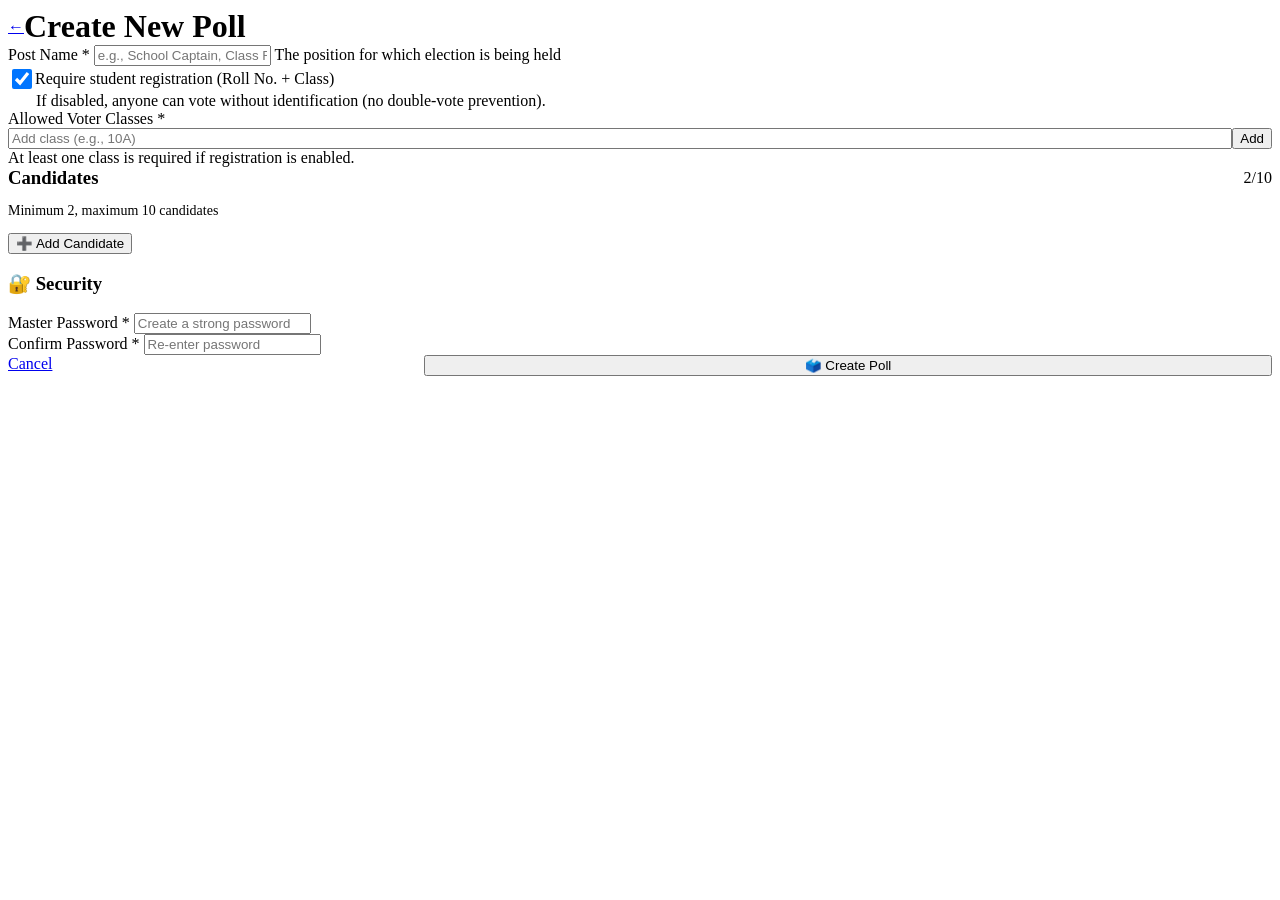
==== commit 2425e271: "Update create.html" ====
--- a/create.html
+++ b/create.html
@@ -5,151 +5,131 @@
   <meta name="viewport" content="width=device-width, initial-scale=1.0, viewport-fit=cover">
   <meta name="theme-color" content="#6366f1">
   <title>Create Poll - Election Portal</title>
-  <link rel="stylesheet" href="styles.css">
+  <link rel="stylesheet" href="css/styles.css">
   <link rel="preconnect" href="https://fonts.googleapis.com">
   <link href="https://fonts.googleapis.com/css2?family=Inter:wght@400;500;600;700;800&display=swap" rel="stylesheet">
   <style>
-    .class-input-group {
-      display: flex;
-      gap: var(--spacing-sm);
-      align-items: center;
-    }
-    .class-input-group input {
+    /* Wider class input and tag area */
+    #newClass {
       flex: 1;
-      min-width: 200px;
-    }
-    .toggle-container {
-      display: flex;
-      align-items: center;
-      gap: var(--spacing-sm);
-      margin: var(--spacing-md) 0;
-    }
-    .toggle-switch {
-      position: relative;
-      width: 50px;
-      height: 28px;
-      background: var(--gray-300);
-      border-radius: 14px;
-      cursor: pointer;
-      transition: background var(--transition-fast);
-    }
-    .toggle-switch.active {
-      background: var(--primary);
-    }
-    .toggle-switch::after {
-      content: '';
-      position: absolute;
-      width: 24px;
-      height: 24px;
-      background: white;
-      border-radius: 50%;
-      top: 2px;
-      left: 2px;
-      transition: transform var(--transition-fast);
-    }
-    .toggle-switch.active::after {
-      transform: translateX(22px);
+      min-width: 0;
+    }
+    #classes-tags {
+      gap: 6px;
+    }
+    .class-tag {
+      white-space: nowrap;
     }
   </style>
 </head>
 <body>
   <div class="app-container">
     <header style="display: flex; align-items: center; gap: var(--spacing-md); margin-bottom: var(--spacing-xl);">
-      <a href="index.html" class="btn btn-outline btn-icon">←</a>
+      <a href="index.html" class="btn btn-outline btn-icon" title="Back">←</a>
       <h1 style="margin: 0;">Create New Poll</h1>
     </header>
 
     <form id="create-poll-form" class="glass-panel" autocomplete="off">
       <!-- Post Name -->
       <div class="form-group">
-        <label class="form-label" for="postName">Post Name *</label>
-        <input type="text" id="postName" class="form-input" placeholder="e.g., School Captain" required maxlength="100">
-      </div>
-
-      <!-- Voter Registration Toggle -->
-      <div class="form-group">
-        <label class="form-label">Voter Registration</label>
-        <div class="toggle-container">
-          <div id="registration-toggle" class="toggle-switch" onclick="toggleRegistration()"></div>
-          <span id="registration-label">Disabled</span>
-        </div>
-        <span class="form-hint">If enabled, voters must enter roll number and class before voting</span>
-      </div>
-
-      <!-- Allowed Classes (only if registration enabled) -->
-      <div id="classes-section" style="display: none;">
-        <div class="form-group">
-          <label class="form-label" for="newClass">Allowed Voter Classes *</label>
-          <div class="class-input-group">
-            <input type="text" id="newClass" class="form-input" placeholder="e.g., 10A, 10B" style="flex:1;">
-            <button type="button" class="btn btn-outline" onclick="addClass()">Add</button>
+        <label class="form-label" for="postName">
+          Post Name <span style="color: var(--danger);">*</span>
+        </label>
+        <input type="text" id="postName" class="form-input" 
+               placeholder="e.g., School Captain, Class Representative"
+               required maxlength="100">
+        <span class="form-hint">The position for which election is being held</span>
+      </div>
+
+      <!-- Registration Toggle -->
+      <div class="form-group" style="background: var(--bg-tertiary); border-radius: var(--radius-lg); padding: var(--spacing-md);">
+        <label class="form-label" style="display: flex; align-items: center; gap: var(--spacing-sm); cursor: pointer;">
+          <input type="checkbox" id="registrationToggle" checked onchange="toggleRegistration()" style="width:20px; height:20px;">
+          <span>Require student registration (Roll No. + Class)</span>
+        </label>
+        <span class="form-hint" style="margin-left: 28px;">If disabled, anyone can vote without identification (no double‑vote prevention).</span>
+      </div>
+
+      <!-- Allowed Classes (visible only if registration is on) -->
+      <div id="classes-section">
+        <div class="form-group">
+          <label class="form-label">
+            Allowed Voter Classes <span style="color: var(--danger);">*</span>
+          </label>
+          <div style="display: flex; gap: var(--spacing-sm); align-items: center;">
+            <input type="text" id="newClass" class="form-input" 
+                   placeholder="Add class (e.g., 10A)" style="flex:1;">
+            <button type="button" class="btn btn-outline" onclick="addClass()" style="white-space: nowrap;">Add</button>
           </div>
-          <div id="classes-tags" style="display: flex; flex-wrap: wrap; gap: var(--spacing-sm); margin-top: var(--spacing-sm);"></div>
-          <input type="hidden" id="allowedClasses">
-          <span class="form-hint">At least one class is required when registration is enabled</span>
+          <div id="classes-tags" style="display: flex; flex-wrap: wrap; gap: 6px; margin-top: var(--spacing-sm);"></div>
+          <input type="hidden" id="allowedClasses" required>
+          <span class="form-hint">At least one class is required if registration is enabled.</span>
         </div>
       </div>
 
       <!-- Candidates Section -->
       <div style="margin: var(--spacing-xl) 0;">
         <div style="display: flex; justify-content: space-between; align-items: center;">
-          <h3 style="margin:0;">Candidates</h3>
+          <h3 style="margin: 0;">Candidates</h3>
           <span class="badge badge-active" id="candidate-count">2/10</span>
         </div>
-        <p style="color: var(--text-secondary); font-size: 0.875rem;">Min 2, max 10 candidates</p>
+        <p style="color: var(--text-secondary); font-size: 0.875rem;">
+          Minimum 2, maximum 10 candidates
+        </p>
       </div>
 
       <div id="candidates-container"></div>
 
-      <button type="button" id="add-candidate-btn" class="btn btn-outline btn-block" style="margin-bottom: var(--spacing-xl);">➕ Add Candidate</button>
-
-      <!-- Password -->
+      <button type="button" id="add-candidate-btn" class="btn btn-outline btn-block" style="margin-bottom: var(--spacing-xl);">
+        ➕ Add Candidate
+      </button>
+
+      <!-- Password Section -->
       <div style="border-top: 2px solid var(--border-color); padding-top: var(--spacing-xl);">
         <h3>🔐 Security</h3>
         <div class="form-group">
-          <label class="form-label" for="masterPassword">Master Password *</label>
-          <input type="password" id="masterPassword" class="form-input" placeholder="Create a strong password" required minlength="4">
-        </div>
-        <div class="form-group">
-          <label class="form-label" for="confirmPassword">Confirm Password *</label>
-          <input type="password" id="confirmPassword" class="form-input" placeholder="Re-enter password" required>
-          <span class="form-hint" id="password-match" style="display:none;"></span>
-        </div>
-      </div>
-
+          <label class="form-label" for="masterPassword">
+            Master Password <span style="color: var(--danger);">*</span>
+          </label>
+          <input type="password" id="masterPassword" class="form-input" 
+                 placeholder="Create a strong password" required minlength="4">
+        </div>
+        <div class="form-group">
+          <label class="form-label" for="confirmPassword">
+            Confirm Password <span style="color: var(--danger);">*</span>
+          </label>
+          <input type="password" id="confirmPassword" class="form-input" 
+                 placeholder="Re-enter password" required>
+          <span class="form-hint" id="password-match" style="display: none;"></span>
+        </div>
+      </div>
+
+      <!-- Action Buttons -->
       <div style="display: flex; gap: var(--spacing-md); margin-top: var(--spacing-xl);">
-        <a href="index.html" class="btn btn-outline" style="flex:1;">Cancel</a>
-        <button type="submit" class="btn btn-primary btn-lg" style="flex:2;">🗳️ Create Poll</button>
+        <a href="index.html" class="btn btn-outline" style="flex: 1;">Cancel</a>
+        <button type="submit" class="btn btn-primary btn-lg" style="flex: 2;">
+          🗳️ Create Poll
+        </button>
       </div>
     </form>
   </div>
 
-  <script src="db.js"></script>
-  <script src="crypto.js"></script>
-  <script src="utils.js"></script>
-  <script src="notifications.js"></script>
-  <script src="theme.js"></script>
+  <script src="js/db.js"></script>
+  <script src="js/crypto.js"></script>
+  <script src="js/utils.js"></script>
+  <script src="js/notifications.js"></script>
+  <script src="js/theme.js"></script>
   <script>
     let candidateCount = 0;
     let classList = [];
-    let registrationEnabled = false;
     const MAX_CANDIDATES = 10;
     const MIN_CANDIDATES = 2;
 
     function toggleRegistration() {
-      registrationEnabled = !registrationEnabled;
-      const toggle = document.getElementById('registration-toggle');
-      const label = document.getElementById('registration-label');
+      const checked = document.getElementById('registrationToggle').checked;
       const section = document.getElementById('classes-section');
-      if (registrationEnabled) {
-        toggle.classList.add('active');
-        label.textContent = 'Enabled';
-        section.style.display = 'block';
-      } else {
-        toggle.classList.remove('active');
-        label.textContent = 'Disabled';
-        section.style.display = 'none';
-        // Clear classes if disabled
+      section.style.display = checked ? 'block' : 'none';
+      if (!checked) {
         classList = [];
         renderClassTags();
       }
@@ -157,9 +137,15 @@
 
     function addClass() {
       const input = document.getElementById('newClass');
-      const className = input.value.trim().toUpperCase();
-      if (!className) { notifications.warning('Enter class name'); return; }
-      if (classList.includes(className)) { notifications.warning('Already exists'); return; }
+      const className = input.value.trim();
+      if (!className) {
+        notifications.warning('Please enter a class name');
+        return;
+      }
+      if (classList.includes(className)) {
+        notifications.warning('This class already exists');
+        return;
+      }
       classList.push(className);
       input.value = '';
       renderClassTags();
@@ -174,16 +160,24 @@
     function renderClassTags() {
       const container = document.getElementById('classes-tags');
       container.innerHTML = classList.map(c => `
-        <span style="display:inline-flex; align-items:center; gap:4px; background:var(--primary); color:white; padding:4px 12px; border-radius:var(--radius-full); font-size:0.875rem;">
+        <span class="class-tag" style="display: inline-flex; align-items: center; gap: 4px; 
+                     background: var(--primary); color: white; padding: 6px 12px; 
+                     border-radius: var(--radius-full); font-size: 0.875rem;">
           ${c}
-          <button type="button" onclick="removeClass('${c}')" style="background:none; border:none; color:white; cursor:pointer; padding:0;">✕</button>
+          <button type="button" onclick="removeClass('${c}')" 
+                  style="background: none; border: none; color: white; cursor: pointer; padding: 0; font-size:1rem;">
+            ✕
+          </button>
         </span>
       `).join('');
       document.getElementById('allowedClasses').value = classList.join(',');
     }
 
     function addCandidate() {
-      if (candidateCount >= MAX_CANDIDATES) { notifications.warning(`Max ${MAX_CANDIDATES}`); return; }
+      if (candidateCount >= MAX_CANDIDATES) {
+        notifications.warning(`Maximum ${MAX_CANDIDATES} candidates allowed`);
+        return;
+      }
       candidateCount++;
       const container = document.getElementById('candidates-container');
       const candidateId = Utils.generateId();
@@ -194,19 +188,23 @@
       card.innerHTML = `
         <div class="card-header">
           <h4>Candidate #${candidateCount}</h4>
-          <button type="button" class="btn btn-danger btn-sm" onclick="removeCandidate('${candidateId}')">🗑️ Remove</button>
+          <button type="button" class="btn btn-danger btn-sm" 
+                  onclick="removeCandidate('${candidateId}')">🗑️ Remove</button>
         </div>
         <div class="form-group">
           <label class="form-label">Name *</label>
-          <input type="text" class="form-input candidate-name" placeholder="Full name" required maxlength="50">
+          <input type="text" class="form-input candidate-name" 
+                 placeholder="Enter full name" required maxlength="50">
         </div>
         <div class="form-group">
           <label class="form-label">Class *</label>
-          <input type="text" class="form-input candidate-class" placeholder="e.g., 10A" required maxlength="10">
+          <input type="text" class="form-input candidate-class" 
+                 placeholder="e.g., 10A" required maxlength="10">
         </div>
         <div class="form-group">
           <label class="form-label">Photo *</label>
-          <input type="file" class="form-input candidate-photo-input" accept="image/*" required>
+          <input type="file" class="form-input candidate-photo-input" 
+                 accept="image/*" required>
           <div class="photo-preview" style="margin-top: var(--spacing-sm);"></div>
         </div>
       `;
@@ -216,8 +214,11 @@
         const file = e.target.files[0];
         if (file) {
           const reader = new FileReader();
-          reader.onload = (ev) => {
-            card.querySelector('.photo-preview').innerHTML = `<img src="${ev.target.result}" style="width:100px; height:100px; border-radius:50%; object-fit:cover; border:3px solid var(--primary-light);">`;
+          reader.onload = (event) => {
+            card.querySelector('.photo-preview').innerHTML = `
+              <img src="${event.target.result}" 
+                   style="width: 100px; height: 100px; border-radius: 50%; object-fit: cover; border: 3px solid var(--primary-light);">
+            `;
           };
           reader.readAsDataURL(file);
         }
@@ -227,7 +228,10 @@
     }
 
     function removeCandidate(candidateId) {
-      if (candidateCount <= MIN_CANDIDATES) { notifications.warning(`Min ${MIN_CANDIDATES} candidates`); return; }
+      if (candidateCount <= MIN_CANDIDATES) {
+        notifications.warning(`Minimum ${MIN_CANDIDATES} candidates required`);
+        return;
+      }
       const card = document.getElementById(`candidate-${candidateId}`);
       if (card) {
         card.style.animation = 'fadeOut 0.3s ease';
@@ -241,8 +245,9 @@
     }
 
     function renumberCandidates() {
-      document.querySelectorAll('#candidates-container .card').forEach((card, i) => {
-        card.querySelector('h4').textContent = `Candidate #${i+1}`;
+      const cards = document.querySelectorAll('#candidates-container .card');
+      cards.forEach((card, index) => {
+        card.querySelector('h4').textContent = `Candidate #${index + 1}`;
       });
     }
 
@@ -251,11 +256,13 @@
       document.getElementById('add-candidate-btn').disabled = candidateCount >= MAX_CANDIDATES;
     }
 
+    // Live password matching
     document.getElementById('confirmPassword').addEventListener('input', function() {
-      const pw = document.getElementById('masterPassword').value;
+      const password = document.getElementById('masterPassword').value;
       const hint = document.getElementById('password-match');
-      if (this.value === '') hint.style.display = 'none';
-      else if (this.value === pw) {
+      if (this.value === '') {
+        hint.style.display = 'none';
+      } else if (this.value === password) {
         hint.style.display = 'block';
         hint.style.color = 'var(--success)';
         hint.textContent = '✓ Passwords match';
@@ -266,52 +273,75 @@
       }
     });
 
+    // Form submission
     document.getElementById('create-poll-form').addEventListener('submit', async (e) => {
       e.preventDefault();
+      
       const postName = document.getElementById('postName').value.trim();
-      if (!postName) { notifications.error('Enter post name'); return; }
-      
-      if (registrationEnabled && classList.length === 0) {
-        notifications.error('Add at least one class when registration is enabled');
-        return;
-      }
-
+      if (!postName) {
+        notifications.error('Please enter post name');
+        return;
+      }
+      
+      const registrationRequired = document.getElementById('registrationToggle').checked;
+      
+      if (registrationRequired && classList.length === 0) {
+        notifications.error('Please add at least one class (or disable registration)');
+        return;
+      }
+      
       const candidateCards = document.querySelectorAll('#candidates-container .card');
-      if (candidateCards.length < MIN_CANDIDATES) { notifications.error(`Min ${MIN_CANDIDATES} candidates`); return; }
-
+      if (candidateCards.length < MIN_CANDIDATES) {
+        notifications.error(`Minimum ${MIN_CANDIDATES} candidates required`);
+        return;
+      }
+      
       const masterPassword = document.getElementById('masterPassword').value;
       const confirmPassword = document.getElementById('confirmPassword').value;
-      if (masterPassword.length < 4) { notifications.error('Password min 4 characters'); return; }
-      if (masterPassword !== confirmPassword) { notifications.error('Passwords do not match'); return; }
-
+      if (masterPassword.length < 4) {
+        notifications.error('Password must be at least 4 characters');
+        return;
+      }
+      if (masterPassword !== confirmPassword) {
+        notifications.error('Passwords do not match');
+        return;
+      }
+      
       const submitBtn = e.target.querySelector('button[type="submit"]');
       const originalText = submitBtn.textContent;
       submitBtn.textContent = 'Creating...';
       submitBtn.disabled = true;
-
+      
       try {
         const candidates = [];
         for (const card of candidateCards) {
           const name = card.querySelector('.candidate-name').value.trim();
-          const cls = card.querySelector('.candidate-class').value.trim();
+          const className = card.querySelector('.candidate-class').value.trim();
           const photoFile = card.querySelector('.candidate-photo-input').files[0];
-          if (!name || !cls || !photoFile) {
-            notifications.error('Fill all candidate fields');
+          if (!name || !className || !photoFile) {
+            notifications.error('All candidate fields are required');
             submitBtn.textContent = originalText;
             submitBtn.disabled = false;
             return;
           }
           const photoDataUrl = await Utils.compressImage(photoFile, 200, 200, 0.7);
-          candidates.push({ id: Utils.generateId(), name, class: cls, photo: photoDataUrl, votes: 0 });
+          candidates.push({
+            id: Utils.generateId(),
+            name,
+            class: className,
+            photo: photoDataUrl,
+            votes: 0
+          });
         }
-
+        
         const passwordHash = await cryptoManager.hashPassword(masterPassword);
+        
         const poll = {
           id: Utils.generateId(),
           postName,
           candidates,
-          allowedClasses: registrationEnabled ? classList : [],
-          enableRegistration: registrationEnabled,
+          allowedClasses: registrationRequired ? classList : [],
+          registrationRequired,
           masterPasswordHash: passwordHash,
           status: 'pending',
           votedCombos: [],
@@ -319,29 +349,32 @@
           startedAt: null,
           endedAt: null
         };
-
+        
         await db.savePoll(poll);
-        notifications.success('Poll created!');
+        notifications.success('Poll created successfully!');
         Utils.playSound('success');
-        setTimeout(() => { window.location.href = 'index.html'; }, 500);
+        
+        setTimeout(() => window.location.href = 'index.html', 500);
       } catch (error) {
-        console.error(error);
+        console.error('Error creating poll:', error);
         notifications.error('Failed to create poll');
         submitBtn.textContent = originalText;
         submitBtn.disabled = false;
       }
     });
 
+    // Enter key to add class
     document.getElementById('newClass').addEventListener('keypress', (e) => {
-      if (e.key === 'Enter') { e.preventDefault(); addClass(); }
+      if (e.key === 'Enter') {
+        e.preventDefault();
+        addClass();
+      }
     });
 
-    // Init candidates
+    // Initialise
     addCandidate();
     addCandidate();
-
-    // Set initial toggle state
-    document.getElementById('registration-toggle').classList.remove('active');
+    toggleRegistration(); // show/hide accordingly
   </script>
 </body>
 </html>
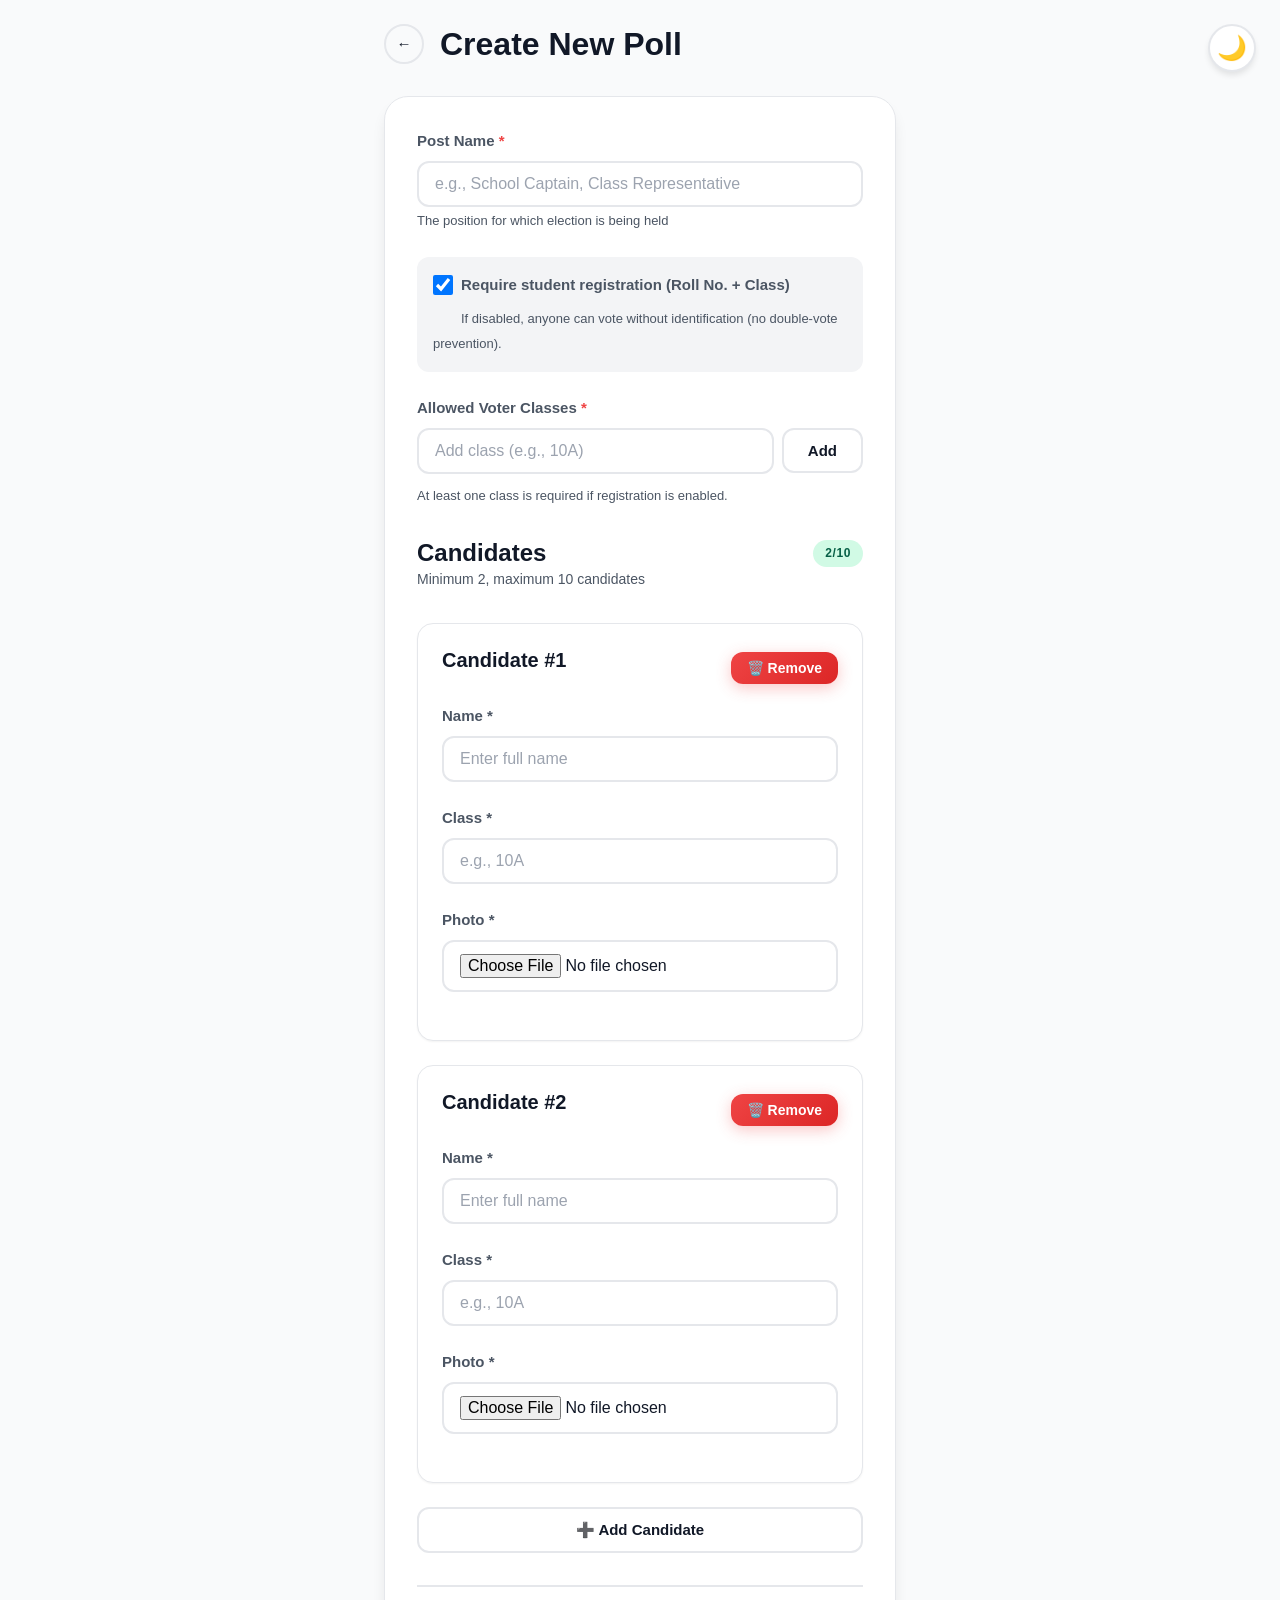
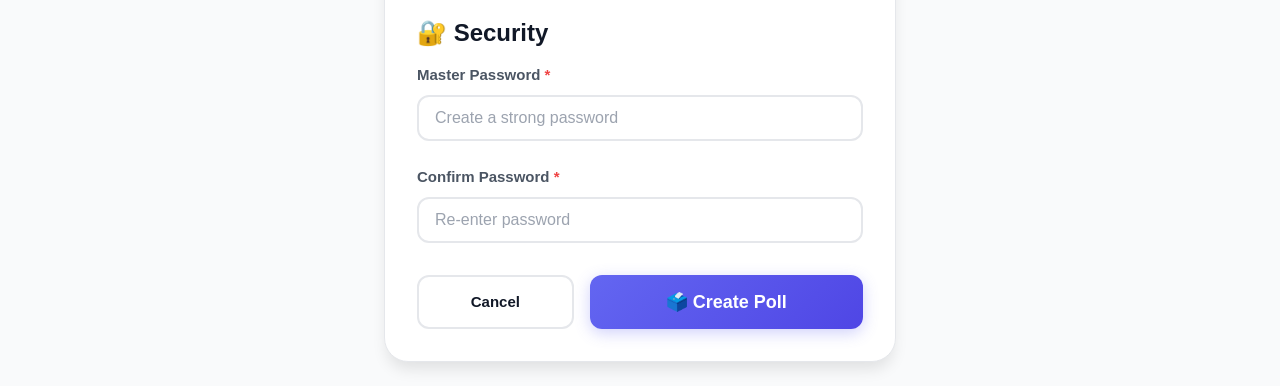
==== commit b4c2d1e6: "Update create.html" ====
--- a/create.html
+++ b/create.html
@@ -5,7 +5,7 @@
   <meta name="viewport" content="width=device-width, initial-scale=1.0, viewport-fit=cover">
   <meta name="theme-color" content="#6366f1">
   <title>Create Poll - Election Portal</title>
-  <link rel="stylesheet" href="css/styles.css">
+  <link rel="stylesheet" href="styles.css">
   <link rel="preconnect" href="https://fonts.googleapis.com">
   <link href="https://fonts.googleapis.com/css2?family=Inter:wght@400;500;600;700;800&display=swap" rel="stylesheet">
   <style>
@@ -114,11 +114,11 @@
     </form>
   </div>
 
-  <script src="js/db.js"></script>
-  <script src="js/crypto.js"></script>
-  <script src="js/utils.js"></script>
-  <script src="js/notifications.js"></script>
-  <script src="js/theme.js"></script>
+  <script src="db.js"></script>
+  <script src="crypto.js"></script>
+  <script src="utils.js"></script>
+  <script src="notifications.js"></script>
+  <script src="theme.js"></script>
   <script>
     let candidateCount = 0;
     let classList = [];
--- a/styles.css
+++ b/styles.css
@@ -0,0 +1,688 @@
+/* ===== CSS Custom Properties ===== */
+:root {
+  /* Colors */
+  --primary: #6366f1;
+  --primary-light: #818cf8;
+  --primary-dark: #4f46e5;
+  --secondary: #ec4899;
+  --success: #10b981;
+  --danger: #ef4444;
+  --warning: #f59e0b;
+  --info: #3b82f6;
+  
+  /* Neutrals */
+  --gray-50: #f9fafb;
+  --gray-100: #f3f4f6;
+  --gray-200: #e5e7eb;
+  --gray-300: #d1d5db;
+  --gray-400: #9ca3af;
+  --gray-500: #6b7280;
+  --gray-600: #4b5563;
+  --gray-700: #374151;
+  --gray-800: #1f2937;
+  --gray-900: #111827;
+  
+  /* Theme */
+  --bg-primary: var(--gray-50);
+  --bg-secondary: #ffffff;
+  --bg-tertiary: var(--gray-100);
+  --text-primary: var(--gray-900);
+  --text-secondary: var(--gray-600);
+  --border-color: var(--gray-200);
+  --shadow-sm: 0 1px 2px rgba(0,0,0,0.05);
+  --shadow-md: 0 4px 6px -1px rgba(0,0,0,0.1);
+  --shadow-lg: 0 10px 15px -3px rgba(0,0,0,0.1);
+  --shadow-xl: 0 20px 25px -5px rgba(0,0,0,0.1);
+  
+  /* Spacing */
+  --spacing-xs: 0.25rem;
+  --spacing-sm: 0.5rem;
+  --spacing-md: 1rem;
+  --spacing-lg: 1.5rem;
+  --spacing-xl: 2rem;
+  
+  /* Border Radius */
+  --radius-sm: 0.375rem;
+  --radius-md: 0.5rem;
+  --radius-lg: 0.75rem;
+  --radius-xl: 1rem;
+  --radius-2xl: 1.5rem;
+  --radius-full: 9999px;
+  
+  /* Transitions */
+  --transition-fast: 150ms cubic-bezier(0.4, 0, 0.2, 1);
+  --transition-base: 300ms cubic-bezier(0.4, 0, 0.2, 1);
+  --transition-slow: 500ms cubic-bezier(0.4, 0, 0.2, 1);
+}
+
+/* Dark Theme */
+[data-theme="dark"] {
+  --bg-primary: var(--gray-900);
+  --bg-secondary: var(--gray-800);
+  --bg-tertiary: var(--gray-700);
+  --text-primary: var(--gray-50);
+  --text-secondary: var(--gray-300);
+  --border-color: var(--gray-600);
+  --shadow-sm: 0 1px 2px rgba(0,0,0,0.3);
+  --shadow-md: 0 4px 6px rgba(0,0,0,0.4);
+  --shadow-lg: 0 10px 15px rgba(0,0,0,0.5);
+  --shadow-xl: 0 20px 25px rgba(0,0,0,0.6);
+}
+
+/* ===== Reset & Base ===== */
+*,
+*::before,
+*::after {
+  margin: 0;
+  padding: 0;
+  box-sizing: border-box;
+}
+
+html {
+  font-size: 16px;
+  -webkit-text-size-adjust: 100%;
+}
+
+body {
+  font-family: 'Inter', -apple-system, BlinkMacSystemFont, 'Segoe UI', Roboto, sans-serif;
+  background: var(--bg-primary);
+  color: var(--text-primary);
+  line-height: 1.6;
+  min-height: 100vh;
+  transition: background var(--transition-base), color var(--transition-base);
+  overflow-x: hidden;
+}
+
+/* ===== Scrollbar Styling ===== */
+::-webkit-scrollbar {
+  width: 8px;
+}
+
+::-webkit-scrollbar-track {
+  background: var(--bg-tertiary);
+}
+
+::-webkit-scrollbar-thumb {
+  background: var(--primary-light);
+  border-radius: var(--radius-full);
+}
+
+::-webkit-scrollbar-thumb:hover {
+  background: var(--primary);
+}
+
+/* ===== Typography ===== */
+h1, h2, h3, h4, h5, h6 {
+  font-weight: 700;
+  line-height: 1.2;
+  margin-bottom: var(--spacing-md);
+}
+
+h1 { font-size: 2rem; }
+h2 { font-size: 1.75rem; }
+h3 { font-size: 1.5rem; }
+h4 { font-size: 1.25rem; }
+
+p {
+  margin-bottom: var(--spacing-md);
+}
+
+/* ===== Layout ===== */
+.app-container {
+  max-width: 560px;
+  margin: 0 auto;
+  padding: var(--spacing-lg);
+  min-height: 100vh;
+}
+
+.glass-panel {
+  background: var(--bg-secondary);
+  backdrop-filter: blur(20px);
+  border: 1px solid var(--border-color);
+  border-radius: var(--radius-2xl);
+  padding: var(--spacing-xl);
+  box-shadow: var(--shadow-lg);
+}
+
+/* ===== Theme Toggle ===== */
+.theme-toggle {
+  position: fixed;
+  top: var(--spacing-lg);
+  right: var(--spacing-lg);
+  z-index: 1000;
+  background: var(--bg-secondary);
+  border: 2px solid var(--border-color);
+  border-radius: var(--radius-full);
+  width: 48px;
+  height: 48px;
+  cursor: pointer;
+  display: flex;
+  align-items: center;
+  justify-content: center;
+  font-size: 1.5rem;
+  box-shadow: var(--shadow-md);
+  transition: all var(--transition-fast);
+}
+
+.theme-toggle:hover {
+  transform: scale(1.1) rotate(15deg);
+  box-shadow: var(--shadow-lg);
+}
+
+.theme-toggle:active {
+  transform: scale(0.95);
+}
+
+/* ===== Buttons ===== */
+.btn {
+  display: inline-flex;
+  align-items: center;
+  justify-content: center;
+  gap: var(--spacing-sm);
+  padding: 0.75rem 1.5rem;
+  border: none;
+  border-radius: var(--radius-lg);
+  font-weight: 600;
+  font-size: 0.9375rem;
+  cursor: pointer;
+  transition: all var(--transition-fast);
+  text-decoration: none;
+  position: relative;
+  overflow: hidden;
+  white-space: nowrap;
+}
+
+.btn::after {
+  content: '';
+  position: absolute;
+  inset: 0;
+  background: rgba(255,255,255,0.1);
+  opacity: 0;
+  transition: opacity var(--transition-fast);
+}
+
+.btn:hover::after {
+  opacity: 1;
+}
+
+.btn:active {
+  transform: scale(0.97);
+}
+
+.btn:disabled {
+  opacity: 0.5;
+  cursor: not-allowed;
+  pointer-events: none;
+}
+
+.btn-primary {
+  background: linear-gradient(135deg, var(--primary), var(--primary-dark));
+  color: white;
+  box-shadow: 0 4px 15px rgba(99, 102, 241, 0.3);
+}
+
+.btn-primary:hover {
+  box-shadow: 0 6px 20px rgba(99, 102, 241, 0.4);
+  transform: translateY(-2px);
+}
+
+.btn-success {
+  background: linear-gradient(135deg, var(--success), #059669);
+  color: white;
+  box-shadow: 0 4px 15px rgba(16, 185, 129, 0.3);
+}
+
+.btn-success:hover {
+  box-shadow: 0 6px 20px rgba(16, 185, 129, 0.4);
+}
+
+.btn-danger {
+  background: linear-gradient(135deg, var(--danger), #dc2626);
+  color: white;
+  box-shadow: 0 4px 15px rgba(239, 68, 68, 0.3);
+}
+
+.btn-outline {
+  background: transparent;
+  border: 2px solid var(--border-color);
+  color: var(--text-primary);
+}
+
+.btn-outline:hover {
+  background: var(--bg-tertiary);
+  border-color: var(--primary);
+  color: var(--primary);
+}
+
+.btn-lg {
+  padding: 1rem 2rem;
+  font-size: 1.125rem;
+}
+
+.btn-sm {
+  padding: 0.5rem 1rem;
+  font-size: 0.875rem;
+}
+
+.btn-block {
+  display: flex;
+  width: 100%;
+}
+
+.btn-icon {
+  width: 40px;
+  height: 40px;
+  padding: 0;
+  border-radius: var(--radius-full);
+}
+
+/* ===== Forms ===== */
+.form-group {
+  margin-bottom: var(--spacing-lg);
+}
+
+.form-label {
+  display: block;
+  font-weight: 600;
+  margin-bottom: var(--spacing-sm);
+  color: var(--text-secondary);
+  font-size: 0.9375rem;
+}
+
+.form-input,
+.form-select,
+.form-textarea {
+  width: 100%;
+  padding: 0.75rem 1rem;
+  border: 2px solid var(--border-color);
+  border-radius: var(--radius-lg);
+  background: var(--bg-secondary);
+  color: var(--text-primary);
+  font-size: 1rem;
+  transition: all var(--transition-fast);
+  font-family: inherit;
+}
+
+.form-input:focus,
+.form-select:focus,
+.form-textarea:focus {
+  outline: none;
+  border-color: var(--primary);
+  box-shadow: 0 0 0 4px rgba(99, 102, 241, 0.1);
+}
+
+.form-input::placeholder {
+  color: var(--gray-400);
+}
+
+.form-hint {
+  font-size: 0.8125rem;
+  color: var(--text-secondary);
+  margin-top: var(--spacing-xs);
+}
+
+.form-error {
+  border-color: var(--danger) !important;
+  box-shadow: 0 0 0 4px rgba(239, 68, 68, 0.1) !important;
+}
+
+/* ===== Cards ===== */
+.card {
+  background: var(--bg-secondary);
+  border: 1px solid var(--border-color);
+  border-radius: var(--radius-xl);
+  padding: var(--spacing-lg);
+  margin-bottom: var(--spacing-lg);
+  box-shadow: var(--shadow-sm);
+  transition: all var(--transition-fast);
+}
+
+.card:hover {
+  box-shadow: var(--shadow-md);
+  transform: translateY(-2px);
+}
+
+.card-header {
+  display: flex;
+  justify-content: space-between;
+  align-items: center;
+  margin-bottom: var(--spacing-md);
+}
+
+/* ===== Badges ===== */
+.badge {
+  display: inline-flex;
+  align-items: center;
+  padding: 0.25rem 0.75rem;
+  border-radius: var(--radius-full);
+  font-size: 0.75rem;
+  font-weight: 700;
+  text-transform: uppercase;
+  letter-spacing: 0.05em;
+}
+
+.badge-pending {
+  background: #fef3c7;
+  color: #92400e;
+}
+
+.badge-active {
+  background: #d1fae5;
+  color: #065f46;
+  animation: pulse 2s infinite;
+}
+
+.badge-ended {
+  background: #e5e7eb;
+  color: #374151;
+}
+
+@keyframes pulse {
+  0%, 100% { opacity: 1; }
+  50% { opacity: 0.7; }
+}
+
+/* ===== Modals ===== */
+.modal-overlay {
+  position: fixed;
+  inset: 0;
+  background: rgba(0, 0, 0, 0.7);
+  backdrop-filter: blur(8px);
+  display: none;
+  align-items: center;
+  justify-content: center;
+  z-index: 2000;
+  animation: fadeIn 0.2s ease;
+}
+
+.modal-overlay.active {
+  display: flex;
+}
+
+.modal-dialog {
+  background: var(--bg-secondary);
+  border-radius: var(--radius-2xl);
+  padding: var(--spacing-xl);
+  max-width: 90vw;
+  width: 440px;
+  max-height: 90vh;
+  overflow-y: auto;
+  box-shadow: var(--shadow-xl);
+  animation: slideUp 0.3s cubic-bezier(0.4, 0, 0.2, 1);
+  position: relative;
+}
+
+.modal-header {
+  display: flex;
+  justify-content: space-between;
+  align-items: center;
+  margin-bottom: var(--spacing-lg);
+}
+
+.modal-close {
+  background: none;
+  border: none;
+  font-size: 1.5rem;
+  cursor: pointer;
+  color: var(--text-secondary);
+  width: 32px;
+  height: 32px;
+  border-radius: var(--radius-full);
+  display: flex;
+  align-items: center;
+  justify-content: center;
+  transition: all var(--transition-fast);
+}
+
+.modal-close:hover {
+  background: var(--bg-tertiary);
+  color: var(--text-primary);
+}
+
+/* ===== Animations ===== */
+@keyframes fadeIn {
+  from { opacity: 0; }
+  to { opacity: 1; }
+}
+
+@keyframes slideUp {
+  from {
+    opacity: 0;
+    transform: translateY(30px) scale(0.95);
+  }
+  to {
+    opacity: 1;
+    transform: translateY(0) scale(1);
+  }
+}
+
+@keyframes slideInRight {
+  from {
+    opacity: 0;
+    transform: translateX(50px);
+  }
+  to {
+    opacity: 1;
+    transform: translateX(0);
+  }
+}
+
+@keyframes bounceIn {
+  0% { transform: scale(0); }
+  50% { transform: scale(1.2); }
+  100% { transform: scale(1); }
+}
+
+@keyframes confetti {
+  0% { transform: translateY(0) rotate(0deg); opacity: 1; }
+  100% { transform: translateY(-100px) rotate(720deg); opacity: 0; }
+}
+
+/* ===== Toast Notifications ===== */
+.toast-container {
+  position: fixed;
+  top: var(--spacing-lg);
+  right: var(--spacing-lg);
+  z-index: 3000;
+  display: flex;
+  flex-direction: column;
+  gap: var(--spacing-sm);
+}
+
+.toast {
+  background: var(--bg-secondary);
+  border: 1px solid var(--border-color);
+  border-radius: var(--radius-lg);
+  padding: var(--spacing-md) var(--spacing-lg);
+  box-shadow: var(--shadow-lg);
+  animation: slideInRight 0.3s ease;
+  display: flex;
+  align-items: center;
+  gap: var(--spacing-sm);
+  min-width: 300px;
+  backdrop-filter: blur(10px);
+}
+
+.toast-success {
+  border-left: 4px solid var(--success);
+}
+
+.toast-error {
+  border-left: 4px solid var(--danger);
+}
+
+.toast-warning {
+  border-left: 4px solid var(--warning);
+}
+
+.toast-info {
+  border-left: 4px solid var(--info);
+}
+
+/* ===== Skeleton Loading ===== */
+.skeleton {
+  background: linear-gradient(90deg, var(--bg-tertiary) 25%, var(--bg-secondary) 50%, var(--bg-tertiary) 75%);
+  background-size: 200% 100%;
+  animation: shimmer 1.5s infinite;
+  border-radius: var(--radius-md);
+}
+
+@keyframes shimmer {
+  0% { background-position: 200% 0; }
+  100% { background-position: -200% 0; }
+}
+
+/* ===== Progress Bar ===== */
+.progress-bar {
+  width: 100%;
+  height: 8px;
+  background: var(--bg-tertiary);
+  border-radius: var(--radius-full);
+  overflow: hidden;
+}
+
+.progress-fill {
+  height: 100%;
+  background: linear-gradient(90deg, var(--primary), var(--secondary));
+  border-radius: var(--radius-full);
+  transition: width var(--transition-slow);
+}
+
+/* ===== Vote Counter Animation ===== */
+.vote-counter {
+  font-size: 2rem;
+  font-weight: 800;
+  background: linear-gradient(135deg, var(--primary), var(--secondary));
+  -webkit-background-clip: text;
+  -webkit-text-fill-color: transparent;
+  background-clip: text;
+}
+
+.counter-animate {
+  animation: countUp 0.5s ease;
+}
+
+@keyframes countUp {
+  from { transform: scale(1.5); opacity: 0; }
+  to { transform: scale(1); opacity: 1; }
+}
+
+/* ===== Candidate Card in Voting ===== */
+.candidate-vote-card {
+  display: grid;
+  grid-template-columns: 80px 1fr auto;
+  align-items: center;
+  gap: var(--spacing-md);
+  padding: var(--spacing-lg);
+  background: var(--bg-secondary);
+  border: 2px solid var(--border-color);
+  border-radius: var(--radius-xl);
+  margin-bottom: var(--spacing-md);
+  cursor: pointer;
+  transition: all var(--transition-fast);
+}
+
+.candidate-vote-card:hover {
+  border-color: var(--primary);
+  box-shadow: var(--shadow-md);
+  transform: translateX(4px);
+}
+
+.candidate-vote-card.selected {
+  border-color: var(--primary);
+  background: rgba(99, 102, 241, 0.05);
+  box-shadow: 0 0 0 4px rgba(99, 102, 241, 0.1);
+}
+
+.candidate-photo {
+  width: 80px;
+  height: 80px;
+  border-radius: 50%;
+  object-fit: cover;
+  border: 3px solid var(--primary-light);
+}
+
+.candidate-details h3 {
+  margin-bottom: var(--spacing-xs);
+}
+
+/* ===== Winner Celebration ===== */
+.winner-section {
+  background: linear-gradient(135deg, #fbbf24, #f59e0b, #ef4444);
+  border-radius: var(--radius-2xl);
+  padding: var(--spacing-xl);
+  color: white;
+  text-align: center;
+  position: relative;
+  overflow: hidden;
+  margin-bottom: var(--spacing-xl);
+}
+
+.winner-section::before {
+  content: '🎉';
+  position: absolute;
+  font-size: 4rem;
+  animation: confetti 2s ease infinite;
+  opacity: 0.3;
+}
+
+.winner-photo {
+  width: 120px;
+  height: 120px;
+  border-radius: 50%;
+  border: 4px solid white;
+  box-shadow: var(--shadow-lg);
+  margin: var(--spacing-md) auto;
+}
+
+/* ===== Responsive ===== */
+@media (max-width: 640px) {
+  .app-container {
+    padding: var(--spacing-md);
+  }
+  
+  .modal-dialog {
+    width: 95vw;
+    padding: var(--spacing-lg);
+  }
+  
+  h1 { font-size: 1.5rem; }
+  h2 { font-size: 1.25rem; }
+}
+
+/* ===== Print Styles ===== */
+@media print {
+  .theme-toggle,
+  .btn,
+  .modal-overlay,
+  .toast-container {
+    display: none !important;
+  }
+  
+  body {
+    background: white;
+    color: black;
+  }
+  
+  .app-container {
+    max-width: 100%;
+  }
+}
+
+/* ===== Accessibility ===== */
+.sr-only {
+  position: absolute;
+  width: 1px;
+  height: 1px;
+  padding: 0;
+  margin: -1px;
+  overflow: hidden;
+  clip: rect(0,0,0,0);
+  border: 0;
+}
+
+:focus-visible {
+  outline: 3px solid var(--primary);
+  outline-offset: 2px;
+}
+
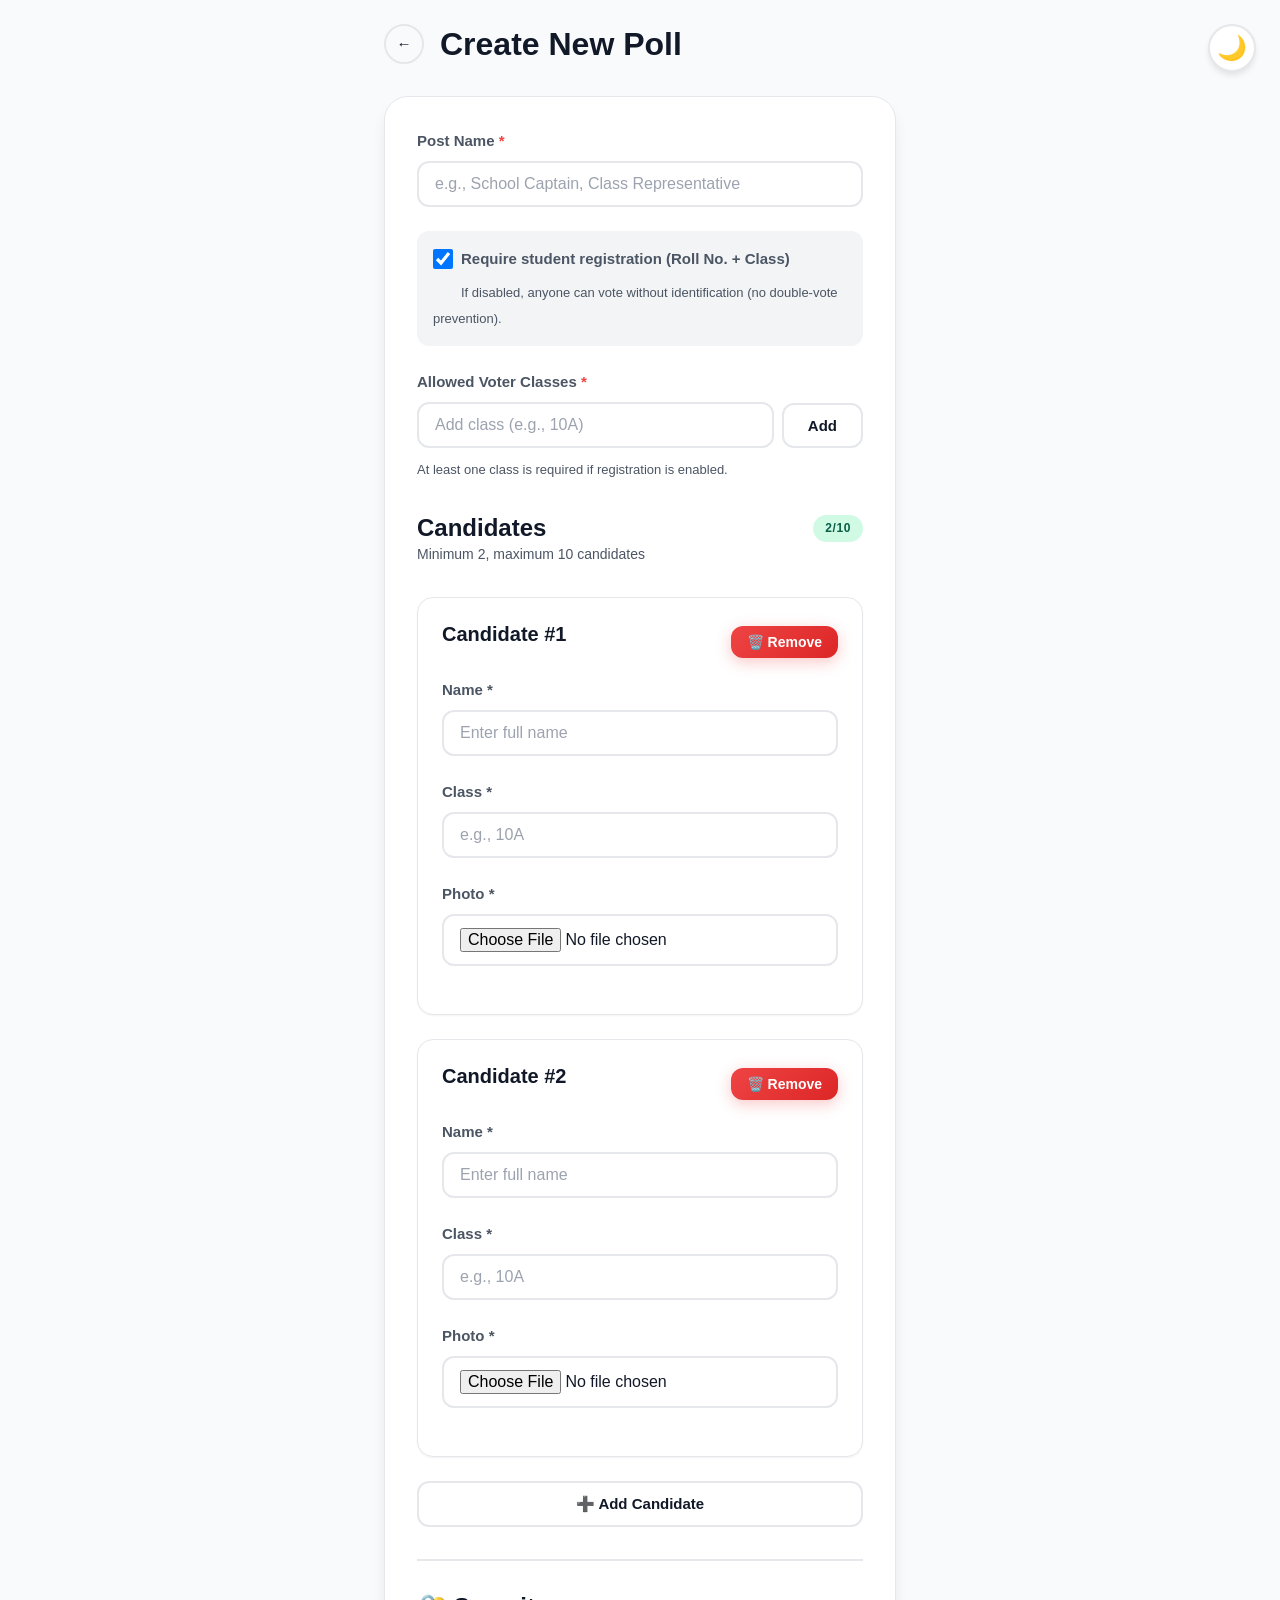
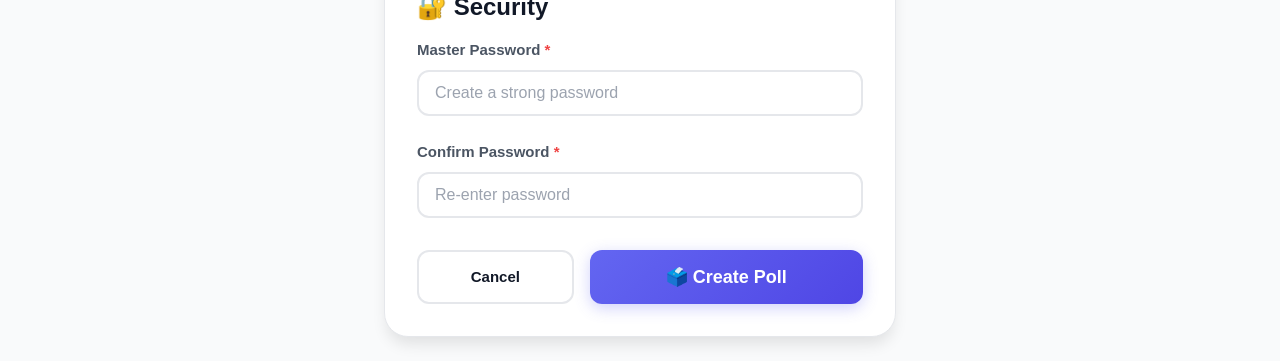
==== commit 0d0d18ce: "Update create.html" ====
--- a/create.html
+++ b/create.html
@@ -9,16 +9,9 @@
   <link rel="preconnect" href="https://fonts.googleapis.com">
   <link href="https://fonts.googleapis.com/css2?family=Inter:wght@400;500;600;700;800&display=swap" rel="stylesheet">
   <style>
-    /* Wider class input and tag area */
-    #newClass {
-      flex: 1;
-      min-width: 0;
-    }
-    #classes-tags {
-      gap: 6px;
-    }
     .class-tag {
       white-space: nowrap;
+      margin-bottom: 4px;
     }
   </style>
 </head>
@@ -38,7 +31,6 @@
         <input type="text" id="postName" class="form-input" 
                placeholder="e.g., School Captain, Class Representative"
                required maxlength="100">
-        <span class="form-hint">The position for which election is being held</span>
       </div>
 
       <!-- Registration Toggle -->
@@ -50,7 +42,7 @@
         <span class="form-hint" style="margin-left: 28px;">If disabled, anyone can vote without identification (no double‑vote prevention).</span>
       </div>
 
-      <!-- Allowed Classes (visible only if registration is on) -->
+      <!-- Allowed Classes -->
       <div id="classes-section">
         <div class="form-group">
           <label class="form-label">
@@ -120,261 +112,264 @@
   <script src="notifications.js"></script>
   <script src="theme.js"></script>
   <script>
-    let candidateCount = 0;
-    let classList = [];
-    const MAX_CANDIDATES = 10;
-    const MIN_CANDIDATES = 2;
-
-    function toggleRegistration() {
-      const checked = document.getElementById('registrationToggle').checked;
-      const section = document.getElementById('classes-section');
-      section.style.display = checked ? 'block' : 'none';
-      if (!checked) {
-        classList = [];
+    // Wait until DOM is fully ready
+    document.addEventListener('DOMContentLoaded', () => {
+      let candidateCount = 0;
+      let classList = [];
+      const MAX_CANDIDATES = 10;
+      const MIN_CANDIDATES = 2;
+
+      function toggleRegistration() {
+        const checked = document.getElementById('registrationToggle').checked;
+        document.getElementById('classes-section').style.display = checked ? 'block' : 'none';
+        if (!checked) {
+          classList = [];
+          renderClassTags();
+        }
+      }
+
+      function addClass() {
+        const input = document.getElementById('newClass');
+        const className = input.value.trim();
+        if (!className) {
+          notifications.warning('Please enter a class name');
+          return;
+        }
+        if (classList.includes(className)) {
+          notifications.warning('This class already exists');
+          return;
+        }
+        classList.push(className);
+        input.value = '';
         renderClassTags();
-      }
-    }
-
-    function addClass() {
-      const input = document.getElementById('newClass');
-      const className = input.value.trim();
-      if (!className) {
-        notifications.warning('Please enter a class name');
-        return;
-      }
-      if (classList.includes(className)) {
-        notifications.warning('This class already exists');
-        return;
-      }
-      classList.push(className);
-      input.value = '';
-      renderClassTags();
-      input.focus();
-    }
-
-    function removeClass(className) {
-      classList = classList.filter(c => c !== className);
-      renderClassTags();
-    }
-
-    function renderClassTags() {
-      const container = document.getElementById('classes-tags');
-      container.innerHTML = classList.map(c => `
-        <span class="class-tag" style="display: inline-flex; align-items: center; gap: 4px; 
-                     background: var(--primary); color: white; padding: 6px 12px; 
-                     border-radius: var(--radius-full); font-size: 0.875rem;">
-          ${c}
-          <button type="button" onclick="removeClass('${c}')" 
-                  style="background: none; border: none; color: white; cursor: pointer; padding: 0; font-size:1rem;">
-            ✕
-          </button>
-        </span>
-      `).join('');
-      document.getElementById('allowedClasses').value = classList.join(',');
-    }
-
-    function addCandidate() {
-      if (candidateCount >= MAX_CANDIDATES) {
-        notifications.warning(`Maximum ${MAX_CANDIDATES} candidates allowed`);
-        return;
-      }
-      candidateCount++;
-      const container = document.getElementById('candidates-container');
-      const candidateId = Utils.generateId();
-      const card = document.createElement('div');
-      card.className = 'card';
-      card.id = `candidate-${candidateId}`;
-      card.style.animation = 'slideUp 0.3s ease';
-      card.innerHTML = `
-        <div class="card-header">
-          <h4>Candidate #${candidateCount}</h4>
-          <button type="button" class="btn btn-danger btn-sm" 
-                  onclick="removeCandidate('${candidateId}')">🗑️ Remove</button>
-        </div>
-        <div class="form-group">
-          <label class="form-label">Name *</label>
-          <input type="text" class="form-input candidate-name" 
-                 placeholder="Enter full name" required maxlength="50">
-        </div>
-        <div class="form-group">
-          <label class="form-label">Class *</label>
-          <input type="text" class="form-input candidate-class" 
-                 placeholder="e.g., 10A" required maxlength="10">
-        </div>
-        <div class="form-group">
-          <label class="form-label">Photo *</label>
-          <input type="file" class="form-input candidate-photo-input" 
-                 accept="image/*" required>
-          <div class="photo-preview" style="margin-top: var(--spacing-sm);"></div>
-        </div>
-      `;
-      container.appendChild(card);
-      const photoInput = card.querySelector('.candidate-photo-input');
-      photoInput.addEventListener('change', (e) => {
-        const file = e.target.files[0];
-        if (file) {
-          const reader = new FileReader();
-          reader.onload = (event) => {
-            card.querySelector('.photo-preview').innerHTML = `
-              <img src="${event.target.result}" 
-                   style="width: 100px; height: 100px; border-radius: 50%; object-fit: cover; border: 3px solid var(--primary-light);">
-            `;
+        input.focus();
+      }
+
+      function removeClass(className) {
+        classList = classList.filter(c => c !== className);
+        renderClassTags();
+      }
+
+      function renderClassTags() {
+        const container = document.getElementById('classes-tags');
+        container.innerHTML = classList.map(c => `
+          <span class="class-tag" style="display: inline-flex; align-items: center; gap: 4px; 
+                       background: var(--primary); color: white; padding: 6px 12px; 
+                       border-radius: var(--radius-full); font-size: 0.875rem;">
+            ${c}
+            <button type="button" onclick="removeClass('${c}')" 
+                    style="background: none; border: none; color: white; cursor: pointer; padding: 0; font-size:1rem;">
+              ✕
+            </button>
+          </span>
+        `).join('');
+        document.getElementById('allowedClasses').value = classList.join(',');
+      }
+
+      function addCandidate() {
+        if (candidateCount >= MAX_CANDIDATES) {
+          notifications.warning(`Maximum ${MAX_CANDIDATES} candidates allowed`);
+          return;
+        }
+        candidateCount++;
+        const container = document.getElementById('candidates-container');
+        const candidateId = Utils.generateId();
+        const card = document.createElement('div');
+        card.className = 'card';
+        card.id = `candidate-${candidateId}`;
+        card.style.animation = 'slideUp 0.3s ease';
+        card.innerHTML = `
+          <div class="card-header">
+            <h4>Candidate #${candidateCount}</h4>
+            <button type="button" class="btn btn-danger btn-sm" 
+                    onclick="removeCandidate('${candidateId}')">🗑️ Remove</button>
+          </div>
+          <div class="form-group">
+            <label class="form-label">Name *</label>
+            <input type="text" class="form-input candidate-name" 
+                   placeholder="Enter full name" required maxlength="50">
+          </div>
+          <div class="form-group">
+            <label class="form-label">Class *</label>
+            <input type="text" class="form-input candidate-class" 
+                   placeholder="e.g., 10A" required maxlength="10">
+          </div>
+          <div class="form-group">
+            <label class="form-label">Photo *</label>
+            <input type="file" class="form-input candidate-photo-input" 
+                   accept="image/*" required>
+            <div class="photo-preview" style="margin-top: var(--spacing-sm);"></div>
+          </div>
+        `;
+        container.appendChild(card);
+        // Photo preview
+        const photoInput = card.querySelector('.candidate-photo-input');
+        photoInput.addEventListener('change', (e) => {
+          const file = e.target.files[0];
+          if (file) {
+            const reader = new FileReader();
+            reader.onload = (event) => {
+              card.querySelector('.photo-preview').innerHTML = `
+                <img src="${event.target.result}" 
+                     style="width: 100px; height: 100px; border-radius: 50%; object-fit: cover; border: 3px solid var(--primary-light);">
+              `;
+            };
+            reader.readAsDataURL(file);
+          }
+        });
+        updateCandidateCount();
+        card.scrollIntoView({ behavior: 'smooth', block: 'center' });
+      }
+
+      window.removeCandidate = function(candidateId) {
+        if (candidateCount <= MIN_CANDIDATES) {
+          notifications.warning(`Minimum ${MIN_CANDIDATES} candidates required`);
+          return;
+        }
+        const card = document.getElementById(`candidate-${candidateId}`);
+        if (card) {
+          card.style.animation = 'fadeOut 0.3s ease';
+          setTimeout(() => {
+            card.remove();
+            candidateCount--;
+            updateCandidateCount();
+            renumberCandidates();
+          }, 300);
+        }
+      };
+
+      function renumberCandidates() {
+        const cards = document.querySelectorAll('#candidates-container .card');
+        cards.forEach((card, index) => {
+          card.querySelector('h4').textContent = `Candidate #${index + 1}`;
+        });
+      }
+
+      function updateCandidateCount() {
+        document.getElementById('candidate-count').textContent = `${candidateCount}/${MAX_CANDIDATES}`;
+        document.getElementById('add-candidate-btn').disabled = candidateCount >= MAX_CANDIDATES;
+      }
+
+      // Live password matching
+      document.getElementById('confirmPassword').addEventListener('input', function() {
+        const password = document.getElementById('masterPassword').value;
+        const hint = document.getElementById('password-match');
+        if (this.value === '') {
+          hint.style.display = 'none';
+        } else if (this.value === password) {
+          hint.style.display = 'block';
+          hint.style.color = 'var(--success)';
+          hint.textContent = '✓ Passwords match';
+        } else {
+          hint.style.display = 'block';
+          hint.style.color = 'var(--danger)';
+          hint.textContent = '✕ Passwords do not match';
+        }
+      });
+
+      // Form submission
+      document.getElementById('create-poll-form').addEventListener('submit', async (e) => {
+        e.preventDefault();
+        
+        const postName = document.getElementById('postName').value.trim();
+        if (!postName) { notifications.error('Please enter post name'); return; }
+        
+        const registrationRequired = document.getElementById('registrationToggle').checked;
+        if (registrationRequired && classList.length === 0) {
+          notifications.error('Please add at least one class (or disable registration)');
+          return;
+        }
+        
+        const candidateCards = document.querySelectorAll('#candidates-container .card');
+        if (candidateCards.length < MIN_CANDIDATES) {
+          notifications.error(`Minimum ${MIN_CANDIDATES} candidates required`);
+          return;
+        }
+        
+        const masterPassword = document.getElementById('masterPassword').value;
+        const confirmPassword = document.getElementById('confirmPassword').value;
+        if (masterPassword.length < 4) {
+          notifications.error('Password must be at least 4 characters');
+          return;
+        }
+        if (masterPassword !== confirmPassword) {
+          notifications.error('Passwords do not match');
+          return;
+        }
+        
+        const submitBtn = e.target.querySelector('button[type="submit"]');
+        const originalText = submitBtn.textContent;
+        submitBtn.textContent = 'Creating...';
+        submitBtn.disabled = true;
+        
+        try {
+          const candidates = [];
+          for (const card of candidateCards) {
+            const name = card.querySelector('.candidate-name').value.trim();
+            const className = card.querySelector('.candidate-class').value.trim();
+            const photoFile = card.querySelector('.candidate-photo-input').files[0];
+            if (!name || !className || !photoFile) {
+              notifications.error('All candidate fields are required');
+              submitBtn.textContent = originalText;
+              submitBtn.disabled = false;
+              return;
+            }
+            const photoDataUrl = await Utils.compressImage(photoFile, 200, 200, 0.7);
+            candidates.push({
+              id: Utils.generateId(),
+              name,
+              class: className,
+              photo: photoDataUrl,
+              votes: 0
+            });
+          }
+          
+          const passwordHash = await cryptoManager.hashPassword(masterPassword);
+          const poll = {
+            id: Utils.generateId(),
+            postName,
+            candidates,
+            allowedClasses: registrationRequired ? classList : [],
+            registrationRequired,
+            masterPasswordHash: passwordHash,
+            status: 'pending',
+            votedCombos: [],
+            createdAt: Date.now(),
+            startedAt: null,
+            endedAt: null
           };
-          reader.readAsDataURL(file);
+          
+          await db.savePoll(poll);
+          notifications.success('Poll created successfully!');
+          Utils.playSound('success');
+          setTimeout(() => window.location.href = 'index.html', 500);
+        } catch (error) {
+          console.error('Error creating poll:', error);
+          notifications.error('Failed to create poll');
+          submitBtn.textContent = originalText;
+          submitBtn.disabled = false;
         }
       });
-      updateCandidateCount();
-      card.scrollIntoView({ behavior: 'smooth', block: 'center' });
-    }
-
-    function removeCandidate(candidateId) {
-      if (candidateCount <= MIN_CANDIDATES) {
-        notifications.warning(`Minimum ${MIN_CANDIDATES} candidates required`);
-        return;
-      }
-      const card = document.getElementById(`candidate-${candidateId}`);
-      if (card) {
-        card.style.animation = 'fadeOut 0.3s ease';
-        setTimeout(() => {
-          card.remove();
-          candidateCount--;
-          updateCandidateCount();
-          renumberCandidates();
-        }, 300);
-      }
-    }
-
-    function renumberCandidates() {
-      const cards = document.querySelectorAll('#candidates-container .card');
-      cards.forEach((card, index) => {
-        card.querySelector('h4').textContent = `Candidate #${index + 1}`;
+
+      // Enter key to add class
+      document.getElementById('newClass').addEventListener('keypress', (e) => {
+        if (e.key === 'Enter') {
+          e.preventDefault();
+          addClass();
+        }
       });
-    }
-
-    function updateCandidateCount() {
-      document.getElementById('candidate-count').textContent = `${candidateCount}/${MAX_CANDIDATES}`;
-      document.getElementById('add-candidate-btn').disabled = candidateCount >= MAX_CANDIDATES;
-    }
-
-    // Live password matching
-    document.getElementById('confirmPassword').addEventListener('input', function() {
-      const password = document.getElementById('masterPassword').value;
-      const hint = document.getElementById('password-match');
-      if (this.value === '') {
-        hint.style.display = 'none';
-      } else if (this.value === password) {
-        hint.style.display = 'block';
-        hint.style.color = 'var(--success)';
-        hint.textContent = '✓ Passwords match';
-      } else {
-        hint.style.display = 'block';
-        hint.style.color = 'var(--danger)';
-        hint.textContent = '✕ Passwords do not match';
-      }
+
+      // Expose functions that are called from inline event handlers
+      window.addClass = addClass;
+      window.toggleRegistration = toggleRegistration;
+      window.removeClass = removeClass;
+      window.addCandidate = addCandidate;   // <-- crucial for the button onclick
+      
+      // Initialise with two candidates and correct class visibility
+      toggleRegistration();
+      addCandidate();
+      addCandidate();
     });
-
-    // Form submission
-    document.getElementById('create-poll-form').addEventListener('submit', async (e) => {
-      e.preventDefault();
-      
-      const postName = document.getElementById('postName').value.trim();
-      if (!postName) {
-        notifications.error('Please enter post name');
-        return;
-      }
-      
-      const registrationRequired = document.getElementById('registrationToggle').checked;
-      
-      if (registrationRequired && classList.length === 0) {
-        notifications.error('Please add at least one class (or disable registration)');
-        return;
-      }
-      
-      const candidateCards = document.querySelectorAll('#candidates-container .card');
-      if (candidateCards.length < MIN_CANDIDATES) {
-        notifications.error(`Minimum ${MIN_CANDIDATES} candidates required`);
-        return;
-      }
-      
-      const masterPassword = document.getElementById('masterPassword').value;
-      const confirmPassword = document.getElementById('confirmPassword').value;
-      if (masterPassword.length < 4) {
-        notifications.error('Password must be at least 4 characters');
-        return;
-      }
-      if (masterPassword !== confirmPassword) {
-        notifications.error('Passwords do not match');
-        return;
-      }
-      
-      const submitBtn = e.target.querySelector('button[type="submit"]');
-      const originalText = submitBtn.textContent;
-      submitBtn.textContent = 'Creating...';
-      submitBtn.disabled = true;
-      
-      try {
-        const candidates = [];
-        for (const card of candidateCards) {
-          const name = card.querySelector('.candidate-name').value.trim();
-          const className = card.querySelector('.candidate-class').value.trim();
-          const photoFile = card.querySelector('.candidate-photo-input').files[0];
-          if (!name || !className || !photoFile) {
-            notifications.error('All candidate fields are required');
-            submitBtn.textContent = originalText;
-            submitBtn.disabled = false;
-            return;
-          }
-          const photoDataUrl = await Utils.compressImage(photoFile, 200, 200, 0.7);
-          candidates.push({
-            id: Utils.generateId(),
-            name,
-            class: className,
-            photo: photoDataUrl,
-            votes: 0
-          });
-        }
-        
-        const passwordHash = await cryptoManager.hashPassword(masterPassword);
-        
-        const poll = {
-          id: Utils.generateId(),
-          postName,
-          candidates,
-          allowedClasses: registrationRequired ? classList : [],
-          registrationRequired,
-          masterPasswordHash: passwordHash,
-          status: 'pending',
-          votedCombos: [],
-          createdAt: Date.now(),
-          startedAt: null,
-          endedAt: null
-        };
-        
-        await db.savePoll(poll);
-        notifications.success('Poll created successfully!');
-        Utils.playSound('success');
-        
-        setTimeout(() => window.location.href = 'index.html', 500);
-      } catch (error) {
-        console.error('Error creating poll:', error);
-        notifications.error('Failed to create poll');
-        submitBtn.textContent = originalText;
-        submitBtn.disabled = false;
-      }
-    });
-
-    // Enter key to add class
-    document.getElementById('newClass').addEventListener('keypress', (e) => {
-      if (e.key === 'Enter') {
-        e.preventDefault();
-        addClass();
-      }
-    });
-
-    // Initialise
-    addCandidate();
-    addCandidate();
-    toggleRegistration(); // show/hide accordingly
   </script>
 </body>
 </html>
--- a/styles.css
+++ b/styles.css
@@ -685,4 +685,23 @@
   outline: 3px solid var(--primary);
   outline-offset: 2px;
 }
-
+/* Wider class input in create form (already handled inline, but ensure flexibility) */
+.form-input {
+  width: 100%;
+}
+
+/* Roll number input – hide spinners */
+input[type="number"]::-webkit-inner-spin-button,
+input[type="number"]::-webkit-outer-spin-button {
+  -webkit-appearance: none;
+  margin: 0;
+}
+input[type="number"] {
+  -moz-appearance: textfield;
+}
+
+/* Better tag wrapping */
+.class-tag {
+  white-space: nowrap;
+  margin-bottom: 4px;
+}
